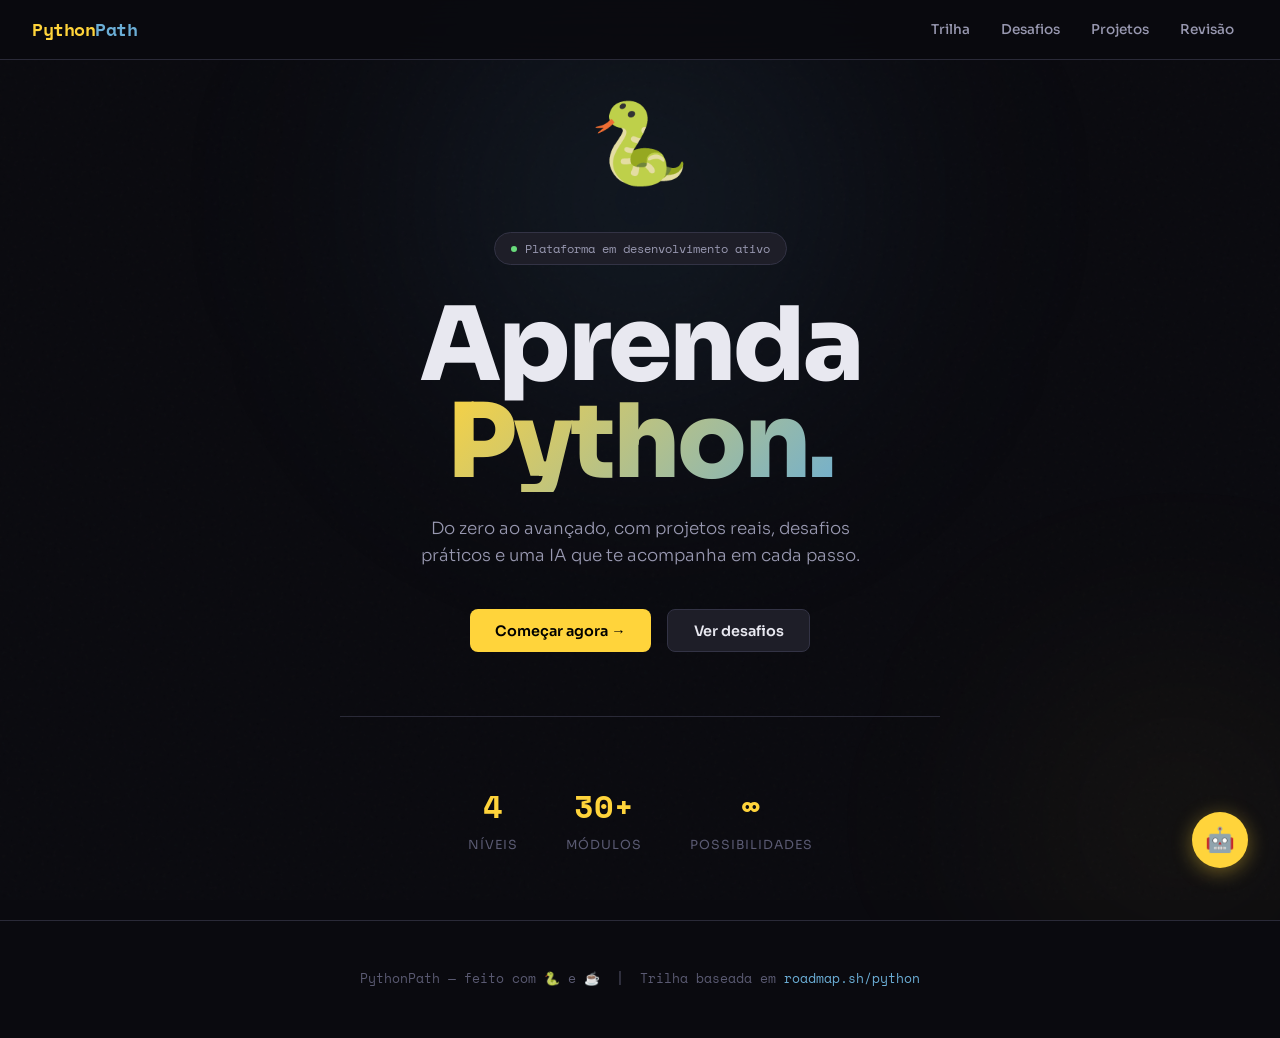
==== index.html @ 715ee759 "Rename Python Learning Platform.html to index.html" ====
<!DOCTYPE html>
<html lang="pt-BR">
<head>
<meta charset="UTF-8">
<meta name="viewport" content="width=device-width, initial-scale=1.0">
<title>PythonPath — Aprenda Python do Zero ao Avançado</title>
<link rel="preconnect" href="https://fonts.googleapis.com">
<link rel="preconnect" href="https://fonts.gstatic.com" crossorigin>
<link href="https://fonts.googleapis.com/css2?family=Space+Mono:ital,wght@0,400;0,700;1,400&family=Sora:wght@300;400;500;600;700;800&display=swap" rel="stylesheet">
<style>
  :root {
    --bg: #0a0a0f;
    --bg2: #111118;
    --bg3: #18181f;
    --surface: #1e1e28;
    --surface2: #252530;
    --border: #2a2a38;
    --border2: #333345;
    --py-yellow: #ffd43b;
    --py-blue: #4b8bbe;
    --py-blue-light: #6baed6;
    --accent: #ffd43b;
    --accent2: #4b8bbe;
    --green: #69db7c;
    --red: #ff6b6b;
    --orange: #ffa94d;
    --purple: #cc5de8;
    --text: #e8e8f0;
    --text2: #9898b0;
    --text3: #5a5a72;
    --radius: 12px;
    --radius2: 8px;
  }

  *, *::before, *::after { box-sizing: border-box; margin: 0; padding: 0; }

  html { scroll-behavior: smooth; }

  body {
    background: var(--bg);
    color: var(--text);
    font-family: 'Sora', sans-serif;
    font-size: 15px;
    line-height: 1.6;
    overflow-x: hidden;
  }

  /* ── NOISE OVERLAY ── */
  body::before {
    content: '';
    position: fixed;
    inset: 0;
    background-image: url("data:image/svg+xml,%3Csvg viewBox='0 0 256 256' xmlns='http://www.w3.org/2000/svg'%3E%3Cfilter id='noise'%3E%3CfeTurbulence type='fractalNoise' baseFrequency='0.9' numOctaves='4' stitchTiles='stitch'/%3E%3C/filter%3E%3Crect width='100%25' height='100%25' filter='url(%23noise)' opacity='0.04'/%3E%3C/svg%3E");
    pointer-events: none;
    z-index: 0;
    opacity: 0.5;
  }

  /* ── SCROLLBAR ── */
  ::-webkit-scrollbar { width: 6px; }
  ::-webkit-scrollbar-track { background: var(--bg); }
  ::-webkit-scrollbar-thumb { background: var(--border2); border-radius: 3px; }

  /* ── NAV ── */
  nav {
    position: fixed;
    top: 0; left: 0; right: 0;
    z-index: 100;
    display: flex;
    align-items: center;
    justify-content: space-between;
    padding: 0 2rem;
    height: 60px;
    background: rgba(10,10,15,0.85);
    backdrop-filter: blur(20px);
    border-bottom: 1px solid var(--border);
  }

  .nav-logo {
    font-family: 'Space Mono', monospace;
    font-size: 1.1rem;
    font-weight: 700;
    color: var(--py-yellow);
    letter-spacing: -0.5px;
    text-decoration: none;
  }

  .nav-logo span { color: var(--py-blue-light); }

  .nav-links {
    display: flex;
    gap: 0.25rem;
    list-style: none;
  }

  .nav-links a {
    color: var(--text2);
    text-decoration: none;
    font-size: 0.85rem;
    font-weight: 500;
    padding: 0.4rem 0.85rem;
    border-radius: var(--radius2);
    transition: all 0.2s;
    cursor: pointer;
  }

  .nav-links a:hover,
  .nav-links a.active {
    color: var(--text);
    background: var(--surface);
  }

  /* ── HERO ── */
  #hero {
    min-height: 100vh;
    display: flex;
    flex-direction: column;
    align-items: center;
    justify-content: center;
    text-align: center;
    padding: 6rem 2rem 4rem;
    position: relative;
    overflow: hidden;
  }

  .hero-glow {
    position: absolute;
    width: 600px; height: 600px;
    border-radius: 50%;
    filter: blur(120px);
    pointer-events: none;
  }

  .hero-glow-1 {
    background: radial-gradient(circle, rgba(75,139,190,0.18) 0%, transparent 70%);
    top: -100px; left: 50%;
    transform: translateX(-50%);
  }

  .hero-glow-2 {
    background: radial-gradient(circle, rgba(255,212,59,0.1) 0%, transparent 70%);
    bottom: -100px; right: -100px;
    width: 400px; height: 400px;
  }

  .hero-badge {
    display: inline-flex;
    align-items: center;
    gap: 0.5rem;
    background: var(--surface);
    border: 1px solid var(--border2);
    border-radius: 100px;
    padding: 0.35rem 1rem;
    font-size: 0.78rem;
    color: var(--text2);
    font-family: 'Space Mono', monospace;
    margin-bottom: 2rem;
    animation: fadeDown 0.6s ease both;
  }

  .hero-badge .dot {
    width: 6px; height: 6px;
    border-radius: 50%;
    background: var(--green);
    animation: pulse 2s infinite;
  }

  @keyframes pulse {
    0%, 100% { opacity: 1; }
    50% { opacity: 0.4; }
  }

  .hero-title {
    font-size: clamp(3rem, 8vw, 6.5rem);
    font-weight: 800;
    line-height: 0.95;
    letter-spacing: -3px;
    margin-bottom: 1.5rem;
    animation: fadeDown 0.6s 0.1s ease both;
  }

  .hero-title .line1 { display: block; color: var(--text); }
  .hero-title .line2 {
    display: block;
    background: linear-gradient(135deg, var(--py-yellow) 0%, var(--py-blue-light) 100%);
    -webkit-background-clip: text;
    -webkit-text-fill-color: transparent;
    background-clip: text;
  }

  .hero-sub {
    font-size: 1.05rem;
    color: var(--text2);
    max-width: 480px;
    margin: 0 auto 2.5rem;
    font-weight: 300;
    animation: fadeDown 0.6s 0.2s ease both;
  }

  .hero-cta {
    display: flex;
    gap: 1rem;
    justify-content: center;
    flex-wrap: wrap;
    animation: fadeDown 0.6s 0.3s ease both;
  }

  .btn {
    display: inline-flex;
    align-items: center;
    gap: 0.5rem;
    padding: 0.7rem 1.6rem;
    border-radius: var(--radius2);
    font-family: 'Sora', sans-serif;
    font-size: 0.9rem;
    font-weight: 600;
    cursor: pointer;
    transition: all 0.2s;
    border: none;
    text-decoration: none;
  }

  .btn-primary {
    background: var(--py-yellow);
    color: #000;
  }

  .btn-primary:hover {
    background: #ffe566;
    transform: translateY(-1px);
    box-shadow: 0 8px 30px rgba(255,212,59,0.25);
  }

  .btn-secondary {
    background: var(--surface);
    color: var(--text);
    border: 1px solid var(--border2);
  }

  .btn-secondary:hover {
    background: var(--surface2);
    transform: translateY(-1px);
  }

  /* ── SNAKE DECORATION ── */
  .hero-snake {
    font-size: 5rem;
    margin-bottom: 1.5rem;
    animation: floatSnake 3s ease-in-out infinite, fadeDown 0.6s ease both;
    display: block;
  }

  @keyframes floatSnake {
    0%, 100% { transform: translateY(0) rotate(-5deg); }
    50% { transform: translateY(-12px) rotate(5deg); }
  }

  /* ── STATS ── */
  .hero-stats {
    display: flex;
    gap: 3rem;
    justify-content: center;
    margin-top: 4rem;
    padding-top: 4rem;
    border-top: 1px solid var(--border);
    animation: fadeDown 0.6s 0.4s ease both;
    width: 100%;
    max-width: 600px;
  }

  .stat { text-align: center; }

  .stat-num {
    display: block;
    font-family: 'Space Mono', monospace;
    font-size: 2rem;
    font-weight: 700;
    color: var(--py-yellow);
  }

  .stat-label {
    font-size: 0.78rem;
    color: var(--text3);
    text-transform: uppercase;
    letter-spacing: 1px;
  }

  @keyframes fadeDown {
    from { opacity: 0; transform: translateY(-20px); }
    to   { opacity: 1; transform: translateY(0); }
  }

  /* ── SECTIONS ── */
  section { padding: 5rem 2rem; max-width: 1100px; margin: 0 auto; }
  section:not(#hero) { display: none; }
  section.active { display: block; }

  .section-label {
    font-family: 'Space Mono', monospace;
    font-size: 0.72rem;
    color: var(--py-blue-light);
    text-transform: uppercase;
    letter-spacing: 3px;
    margin-bottom: 0.75rem;
  }

  .section-title {
    font-size: 2.2rem;
    font-weight: 800;
    letter-spacing: -1px;
    margin-bottom: 0.5rem;
  }

  .section-sub {
    color: var(--text2);
    font-weight: 300;
    margin-bottom: 3rem;
    max-width: 500px;
  }

  /* ── TRAIL ── */
  .level-tabs {
    display: flex;
    gap: 0.5rem;
    margin-bottom: 2rem;
    background: var(--surface);
    padding: 0.4rem;
    border-radius: var(--radius);
    width: fit-content;
    border: 1px solid var(--border);
  }

  .level-tab {
    padding: 0.5rem 1.2rem;
    border-radius: var(--radius2);
    font-size: 0.85rem;
    font-weight: 600;
    cursor: pointer;
    transition: all 0.2s;
    color: var(--text2);
    background: none;
    border: none;
    font-family: 'Sora', sans-serif;
  }

  .level-tab.active {
    background: var(--bg);
    color: var(--text);
    box-shadow: 0 2px 8px rgba(0,0,0,0.3);
  }

  .level-tab.iniciante.active { color: var(--green); }
  .level-tab.intermediario.active { color: var(--py-yellow); }
  .level-tab.avancado.active { color: var(--orange); }
  .level-tab.expert.active { color: var(--purple); }

  .modules-grid {
    display: grid;
    grid-template-columns: repeat(auto-fill, minmax(300px, 1fr));
    gap: 1rem;
  }

  .module-card {
    background: var(--surface);
    border: 1px solid var(--border);
    border-radius: var(--radius);
    padding: 1.5rem;
    cursor: pointer;
    transition: all 0.25s;
    position: relative;
    overflow: hidden;
  }

  .module-card::before {
    content: '';
    position: absolute;
    inset: 0;
    background: linear-gradient(135deg, var(--accent-color, transparent) 0%, transparent 50%);
    opacity: 0;
    transition: opacity 0.3s;
  }

  .module-card:hover {
    border-color: var(--border2);
    transform: translateY(-2px);
    box-shadow: 0 8px 30px rgba(0,0,0,0.3);
  }

  .module-card:hover::before { opacity: 0.04; }

  .module-num {
    font-family: 'Space Mono', monospace;
    font-size: 0.7rem;
    color: var(--text3);
    margin-bottom: 0.75rem;
  }

  .module-icon { font-size: 2rem; margin-bottom: 0.75rem; display: block; }

  .module-title {
    font-size: 1rem;
    font-weight: 700;
    margin-bottom: 0.4rem;
    color: var(--text);
  }

  .module-desc {
    font-size: 0.82rem;
    color: var(--text2);
    font-weight: 300;
    line-height: 1.5;
    margin-bottom: 1rem;
  }

  .module-topics {
    display: flex;
    flex-wrap: wrap;
    gap: 0.35rem;
  }

  .topic-tag {
    font-size: 0.72rem;
    padding: 0.2rem 0.6rem;
    border-radius: 100px;
    background: var(--bg);
    border: 1px solid var(--border);
    color: var(--text3);
    font-family: 'Space Mono', monospace;
  }

  /* ── CHALLENGES ── */
  .challenges-layout {
    display: grid;
    grid-template-columns: 260px 1fr;
    gap: 1.5rem;
    align-items: start;
  }

  .challenges-sidebar {
    background: var(--surface);
    border: 1px solid var(--border);
    border-radius: var(--radius);
    overflow: hidden;
    position: sticky;
    top: 80px;
  }

  .sidebar-section {
    padding: 0.5rem;
    border-bottom: 1px solid var(--border);
  }

  .sidebar-section:last-child { border-bottom: none; }

  .sidebar-label {
    font-size: 0.65rem;
    color: var(--text3);
    text-transform: uppercase;
    letter-spacing: 2px;
    padding: 0.5rem 0.75rem 0.25rem;
    font-family: 'Space Mono', monospace;
  }

  .sidebar-btn {
    display: flex;
    align-items: center;
    justify-content: space-between;
    width: 100%;
    padding: 0.6rem 0.75rem;
    border-radius: var(--radius2);
    background: none;
    border: none;
    color: var(--text2);
    font-family: 'Sora', sans-serif;
    font-size: 0.83rem;
    cursor: pointer;
    transition: all 0.15s;
    text-align: left;
  }

  .sidebar-btn:hover { background: var(--bg); color: var(--text); }
  .sidebar-btn.active { background: var(--bg); color: var(--text); }

  .sidebar-btn .badge {
    font-size: 0.7rem;
    padding: 0.1rem 0.5rem;
    border-radius: 100px;
    background: var(--bg);
    border: 1px solid var(--border2);
    color: var(--text3);
    font-family: 'Space Mono', monospace;
  }

  .challenges-main { display: flex; flex-direction: column; gap: 1rem; }

  .challenge-card {
    background: var(--surface);
    border: 1px solid var(--border);
    border-radius: var(--radius);
    overflow: hidden;
    transition: border-color 0.2s;
  }

  .challenge-card:hover { border-color: var(--border2); }

  .challenge-header {
    padding: 1.25rem 1.5rem;
    display: flex;
    align-items: flex-start;
    gap: 1rem;
    cursor: pointer;
  }

  .diff-badge {
    flex-shrink: 0;
    font-size: 0.7rem;
    padding: 0.25rem 0.7rem;
    border-radius: 100px;
    font-weight: 700;
    font-family: 'Space Mono', monospace;
  }

  .diff-badge.facil { background: rgba(105,219,124,0.15); color: var(--green); border: 1px solid rgba(105,219,124,0.3); }
  .diff-badge.medio { background: rgba(255,212,59,0.15); color: var(--py-yellow); border: 1px solid rgba(255,212,59,0.3); }
  .diff-badge.dificil { background: rgba(255,107,107,0.15); color: var(--red); border: 1px solid rgba(255,107,107,0.3); }

  .challenge-info { flex: 1; }

  .challenge-title {
    font-size: 0.95rem;
    font-weight: 700;
    margin-bottom: 0.3rem;
    color: var(--text);
  }

  .challenge-desc {
    font-size: 0.82rem;
    color: var(--text2);
    font-weight: 300;
  }

  .challenge-arrow {
    color: var(--text3);
    transition: transform 0.2s;
    font-size: 0.8rem;
    padding-top: 0.2rem;
  }

  .challenge-card.open .challenge-arrow { transform: rotate(90deg); }

  .challenge-body {
    display: none;
    border-top: 1px solid var(--border);
  }

  .challenge-card.open .challenge-body { display: block; }

  .challenge-body-inner { padding: 1.5rem; }

  .challenge-problem {
    background: var(--bg2);
    border: 1px solid var(--border);
    border-radius: var(--radius2);
    padding: 1rem 1.25rem;
    font-size: 0.85rem;
    color: var(--text);
    line-height: 1.7;
    margin-bottom: 1rem;
    border-left: 3px solid var(--py-blue);
  }

  .challenge-actions {
    display: flex;
    gap: 0.75rem;
    flex-wrap: wrap;
  }

  .btn-hint {
    background: rgba(75,139,190,0.15);
    color: var(--py-blue-light);
    border: 1px solid rgba(75,139,190,0.3);
    padding: 0.5rem 1rem;
    border-radius: var(--radius2);
    font-size: 0.82rem;
    font-weight: 600;
    cursor: pointer;
    transition: all 0.2s;
    font-family: 'Sora', sans-serif;
  }

  .btn-hint:hover { background: rgba(75,139,190,0.25); }

  .btn-solution {
    background: rgba(105,219,124,0.1);
    color: var(--green);
    border: 1px solid rgba(105,219,124,0.25);
    padding: 0.5rem 1rem;
    border-radius: var(--radius2);
    font-size: 0.82rem;
    font-weight: 600;
    cursor: pointer;
    transition: all 0.2s;
    font-family: 'Sora', sans-serif;
  }

  .btn-solution:hover { background: rgba(105,219,124,0.18); }

  .solution-block {
    display: none;
    margin-top: 1rem;
    background: var(--bg);
    border: 1px solid var(--border);
    border-radius: var(--radius2);
    overflow: hidden;
  }

  .solution-block.visible { display: block; }

  .code-header {
    display: flex;
    align-items: center;
    justify-content: space-between;
    padding: 0.5rem 1rem;
    border-bottom: 1px solid var(--border);
  }

  .code-lang {
    font-family: 'Space Mono', monospace;
    font-size: 0.7rem;
    color: var(--py-yellow);
  }

  .code-copy {
    background: none;
    border: none;
    color: var(--text3);
    font-size: 0.75rem;
    cursor: pointer;
    font-family: 'Sora', sans-serif;
    transition: color 0.2s;
  }

  .code-copy:hover { color: var(--text); }

  pre {
    padding: 1.25rem;
    font-family: 'Space Mono', monospace;
    font-size: 0.78rem;
    line-height: 1.7;
    overflow-x: auto;
    color: var(--text);
  }

  .py-kw { color: #cc99cd; }
  .py-fn { color: #6baed6; }
  .py-str { color: #7ec699; }
  .py-num { color: #f08d49; }
  .py-cm { color: #5a5a72; font-style: italic; }
  .py-builtin { color: #ffd43b; }

  /* ── AI COMPANION ── */
  .ai-companion {
    position: fixed;
    bottom: 2rem;
    right: 2rem;
    z-index: 200;
  }

  .ai-toggle {
    width: 56px; height: 56px;
    border-radius: 50%;
    background: var(--py-yellow);
    border: none;
    cursor: pointer;
    display: flex;
    align-items: center;
    justify-content: center;
    font-size: 1.5rem;
    box-shadow: 0 4px 20px rgba(255,212,59,0.4);
    transition: all 0.2s;
  }

  .ai-toggle:hover { transform: scale(1.1); box-shadow: 0 6px 30px rgba(255,212,59,0.5); }

  .ai-panel {
    position: absolute;
    bottom: 70px;
    right: 0;
    width: 360px;
    background: var(--bg2);
    border: 1px solid var(--border2);
    border-radius: var(--radius);
    overflow: hidden;
    display: none;
    flex-direction: column;
    box-shadow: 0 20px 60px rgba(0,0,0,0.5);
    animation: slideUp 0.2s ease;
  }

  .ai-panel.open { display: flex; }

  @keyframes slideUp {
    from { opacity: 0; transform: translateY(10px); }
    to   { opacity: 1; transform: translateY(0); }
  }

  .ai-header {
    padding: 1rem 1.25rem;
    border-bottom: 1px solid var(--border);
    display: flex;
    align-items: center;
    gap: 0.75rem;
  }

  .ai-avatar {
    width: 32px; height: 32px;
    border-radius: 50%;
    background: linear-gradient(135deg, var(--py-yellow), var(--py-blue));
    display: flex;
    align-items: center;
    justify-content: center;
    font-size: 1rem;
  }

  .ai-name {
    font-size: 0.9rem;
    font-weight: 700;
    color: var(--text);
  }

  .ai-status {
    font-size: 0.72rem;
    color: var(--green);
    font-family: 'Space Mono', monospace;
  }

  .ai-messages {
    flex: 1;
    overflow-y: auto;
    padding: 1rem;
    display: flex;
    flex-direction: column;
    gap: 0.75rem;
    max-height: 300px;
    min-height: 150px;
  }

  .ai-msg {
    padding: 0.7rem 1rem;
    border-radius: var(--radius2);
    font-size: 0.83rem;
    line-height: 1.5;
    max-width: 90%;
  }

  .ai-msg.from-ai {
    background: var(--surface);
    color: var(--text);
    border: 1px solid var(--border);
    align-self: flex-start;
  }

  .ai-msg.from-user {
    background: rgba(255,212,59,0.12);
    color: var(--text);
    border: 1px solid rgba(255,212,59,0.2);
    align-self: flex-end;
  }

  .ai-msg.typing {
    background: var(--surface);
    border: 1px solid var(--border);
    align-self: flex-start;
    color: var(--text3);
  }

  .ai-input-area {
    padding: 0.75rem;
    border-top: 1px solid var(--border);
    display: flex;
    gap: 0.5rem;
  }

  .ai-input {
    flex: 1;
    background: var(--surface);
    border: 1px solid var(--border);
    border-radius: var(--radius2);
    padding: 0.55rem 0.85rem;
    font-family: 'Sora', sans-serif;
    font-size: 0.83rem;
    color: var(--text);
    outline: none;
    transition: border-color 0.2s;
  }

  .ai-input:focus { border-color: var(--py-yellow); }
  .ai-input::placeholder { color: var(--text3); }

  .ai-send {
    background: var(--py-yellow);
    border: none;
    border-radius: var(--radius2);
    width: 36px; height: 36px;
    display: flex;
    align-items: center;
    justify-content: center;
    cursor: pointer;
    font-size: 1rem;
    transition: all 0.2s;
    color: #000;
    flex-shrink: 0;
  }

  .ai-send:hover { background: #ffe566; }

  .api-key-area {
    padding: 0.75rem;
    border-bottom: 1px solid var(--border);
    display: flex;
    gap: 0.5rem;
    align-items: center;
  }

  .api-key-input {
    flex: 1;
    background: var(--surface);
    border: 1px solid var(--border);
    border-radius: var(--radius2);
    padding: 0.45rem 0.75rem;
    font-family: 'Space Mono', monospace;
    font-size: 0.72rem;
    color: var(--text2);
    outline: none;
    transition: border-color 0.2s;
  }

  .api-key-input:focus { border-color: var(--py-blue); }
  .api-key-input::placeholder { color: var(--text3); }

  .api-key-save {
    background: var(--surface2);
    border: 1px solid var(--border2);
    border-radius: var(--radius2);
    padding: 0.4rem 0.75rem;
    font-size: 0.72rem;
    color: var(--text2);
    cursor: pointer;
    font-family: 'Sora', sans-serif;
    transition: all 0.2s;
    white-space: nowrap;
  }

  .api-key-save:hover { color: var(--text); background: var(--bg2); }

  /* ── PROJECTS ── */
  .projects-grid {
    display: grid;
    grid-template-columns: repeat(auto-fill, minmax(320px, 1fr));
    gap: 1.25rem;
  }

  .project-card {
    background: var(--surface);
    border: 1px solid var(--border);
    border-radius: var(--radius);
    padding: 1.5rem;
    transition: all 0.25s;
    position: relative;
    overflow: hidden;
  }

  .project-card::after {
    content: '';
    position: absolute;
    top: 0; right: 0;
    width: 80px; height: 80px;
    background: radial-gradient(circle at top right, var(--card-color, rgba(255,212,59,0.08)) 0%, transparent 70%);
  }

  .project-card:hover {
    border-color: var(--border2);
    transform: translateY(-2px);
    box-shadow: 0 8px 30px rgba(0,0,0,0.3);
  }

  .project-level {
    display: inline-flex;
    align-items: center;
    gap: 0.4rem;
    font-size: 0.7rem;
    font-family: 'Space Mono', monospace;
    color: var(--text3);
    text-transform: uppercase;
    letter-spacing: 1px;
    margin-bottom: 1rem;
  }

  .project-title {
    font-size: 1rem;
    font-weight: 700;
    margin-bottom: 0.5rem;
    color: var(--text);
  }

  .project-desc {
    font-size: 0.83rem;
    color: var(--text2);
    font-weight: 300;
    line-height: 1.6;
    margin-bottom: 1rem;
  }

  .project-skills {
    display: flex;
    flex-wrap: wrap;
    gap: 0.35rem;
    margin-bottom: 1rem;
  }

  .skill-tag {
    font-size: 0.7rem;
    padding: 0.2rem 0.6rem;
    border-radius: 100px;
    background: var(--bg);
    border: 1px solid var(--border);
    color: var(--text3);
    font-family: 'Space Mono', monospace;
  }

  /* ── FLASHCARDS ── */
  .flashcards-grid {
    display: grid;
    grid-template-columns: repeat(auto-fill, minmax(280px, 1fr));
    gap: 1rem;
  }

  .flashcard {
    height: 180px;
    perspective: 1000px;
    cursor: pointer;
  }

  .flashcard-inner {
    width: 100%; height: 100%;
    position: relative;
    transform-style: preserve-3d;
    transition: transform 0.4s ease;
  }

  .flashcard.flipped .flashcard-inner { transform: rotateY(180deg); }

  .flashcard-front, .flashcard-back {
    position: absolute;
    inset: 0;
    backface-visibility: hidden;
    border-radius: var(--radius);
    padding: 1.5rem;
    display: flex;
    flex-direction: column;
    justify-content: center;
  }

  .flashcard-front {
    background: var(--surface);
    border: 1px solid var(--border);
  }

  .flashcard-back {
    background: var(--bg2);
    border: 1px solid var(--py-yellow);
    transform: rotateY(180deg);
  }

  .flashcard-q {
    font-size: 0.9rem;
    font-weight: 600;
    color: var(--text);
    margin-bottom: 0.5rem;
  }

  .flashcard-hint {
    font-size: 0.75rem;
    color: var(--text3);
    font-family: 'Space Mono', monospace;
  }

  .flashcard-a {
    font-size: 0.83rem;
    color: var(--text2);
    line-height: 1.6;
  }

  .flashcard-a code {
    font-family: 'Space Mono', monospace;
    color: var(--py-yellow);
    font-size: 0.8rem;
    background: var(--bg);
    padding: 0.1rem 0.4rem;
    border-radius: 4px;
  }

  /* ── EMPTY STATE ── */
  .empty-state {
    text-align: center;
    padding: 4rem 2rem;
    color: var(--text3);
  }

  .empty-state .icon { font-size: 3rem; margin-bottom: 1rem; display: block; }
  .empty-state p { font-size: 0.9rem; }

  /* ── FOOTER ── */
  footer {
    text-align: center;
    padding: 3rem 2rem;
    border-top: 1px solid var(--border);
    color: var(--text3);
    font-size: 0.8rem;
    font-family: 'Space Mono', monospace;
  }

  footer a { color: var(--py-blue-light); text-decoration: none; }

  /* ── RESPONSIVE ── */
  @media (max-width: 768px) {
    .challenges-layout { grid-template-columns: 1fr; }
    .challenges-sidebar { position: static; }
    .hero-title { letter-spacing: -1px; }
    .ai-panel { width: 300px; right: -0.5rem; }
    nav { padding: 0 1rem; }
    .nav-links { gap: 0; }
    .nav-links a { padding: 0.4rem 0.5rem; font-size: 0.78rem; }
  }
</style>
</head>
<body>

<nav>
  <a href="#" class="nav-logo" onclick="showSection('hero')">Python<span>Path</span></a>
  <ul class="nav-links">
    <li><a onclick="showSection('trilha')" id="nav-trilha">Trilha</a></li>
    <li><a onclick="showSection('desafios')" id="nav-desafios">Desafios</a></li>
    <li><a onclick="showSection('projetos')" id="nav-projetos">Projetos</a></li>
    <li><a onclick="showSection('revisao')" id="nav-revisao">Revisão</a></li>
  </ul>
</nav>

<!-- ── HERO ── -->
<section id="hero" class="active" style="max-width:100%;padding-top:5rem;">
  <div class="hero-glow hero-glow-1"></div>
  <div class="hero-glow hero-glow-2"></div>
  <span class="hero-snake">🐍</span>
  <div class="hero-badge">
    <span class="dot"></span>
    Plataforma em desenvolvimento ativo
  </div>
  <h1 class="hero-title">
    <span class="line1">Aprenda</span>
    <span class="line2">Python.</span>
  </h1>
  <p class="hero-sub">Do zero ao avançado, com projetos reais, desafios práticos e uma IA que te acompanha em cada passo.</p>
  <div class="hero-cta">
    <button class="btn btn-primary" onclick="showSection('trilha')">Começar agora →</button>
    <button class="btn btn-secondary" onclick="showSection('desafios')">Ver desafios</button>
  </div>
  <div class="hero-stats">
    <div class="stat">
      <span class="stat-num">4</span>
      <span class="stat-label">Níveis</span>
    </div>
    <div class="stat">
      <span class="stat-num">30+</span>
      <span class="stat-label">Módulos</span>
    </div>
    <div class="stat">
      <span class="stat-num">∞</span>
      <span class="stat-label">Possibilidades</span>
    </div>
  </div>
</section>

<!-- ── TRILHA ── -->
<section id="trilha">
  <p class="section-label">// trilha de aprendizado</p>
  <h2 class="section-title">Sua jornada Python</h2>
  <p class="section-sub">Módulos organizados por nível, do básico absoluto ao desenvolvimento profissional.</p>

  <div class="level-tabs">
    <button class="level-tab iniciante active" onclick="setLevel('iniciante', this)">🌱 Iniciante</button>
    <button class="level-tab intermediario" onclick="setLevel('intermediario', this)">⚡ Intermediário</button>
    <button class="level-tab avancado" onclick="setLevel('avancado', this)">🔥 Avançado</button>
    <button class="level-tab expert" onclick="setLevel('expert', this)">👑 Expert</button>
  </div>

  <div class="modules-grid" id="modules-grid"></div>
</section>

<!-- ── DESAFIOS ── -->
<section id="desafios">
  <p class="section-label">// desafios práticos</p>
  <h2 class="section-title">Pratique com propósito</h2>
  <p class="section-sub">Desafios reais, progressivos, com hints inteligentes e soluções comentadas.</p>

  <div class="challenges-layout">
    <div class="challenges-sidebar">
      <div class="sidebar-section">
        <p class="sidebar-label">Dificuldade</p>
        <button class="sidebar-btn active" onclick="filterChallenges('todos', this)">Todos <span class="badge" id="cnt-todos">0</span></button>
        <button class="sidebar-btn" onclick="filterChallenges('facil', this)">🟢 Fácil <span class="badge" id="cnt-facil">0</span></button>
        <button class="sidebar-btn" onclick="filterChallenges('medio', this)">🟡 Médio <span class="badge" id="cnt-medio">0</span></button>
        <button class="sidebar-btn" onclick="filterChallenges('dificil', this)">🔴 Difícil <span class="badge" id="cnt-dificil">0</span></button>
      </div>
      <div class="sidebar-section">
        <p class="sidebar-label">Tema</p>
        <button class="sidebar-btn" onclick="filterChallenges('strings', this)">Strings</button>
        <button class="sidebar-btn" onclick="filterChallenges('listas', this)">Listas</button>
        <button class="sidebar-btn" onclick="filterChallenges('logica', this)">Lógica</button>
        <button class="sidebar-btn" onclick="filterChallenges('funcoes', this)">Funções</button>
        <button class="sidebar-btn" onclick="filterChallenges('oop', this)">OOP</button>
        <button class="sidebar-btn" onclick="filterChallenges('algoritmos', this)">Algoritmos</button>
      </div>
    </div>
    <div class="challenges-main" id="challenges-list"></div>
  </div>
</section>

<!-- ── PROJETOS ── -->
<section id="projetos">
  <p class="section-label">// ideias de projetos</p>
  <h2 class="section-title">Construa algo real</h2>
  <p class="section-sub">Projetos organizados por nível. Cada um te ensina algo que importa de verdade.</p>
  <div class="projects-grid" id="projects-grid"></div>
</section>

<!-- ── REVISÃO ── -->
<section id="revisao">
  <p class="section-label">// flashcards de revisão</p>
  <h2 class="section-title">Fixe o conhecimento</h2>
  <p class="section-sub">Clique nos cards para revelar a resposta. Revisão ativa é o método que funciona.</p>
  <div class="flashcards-grid" id="flashcards-grid"></div>
</section>

<!-- ── AI COMPANION ── -->
<div class="ai-companion">
  <button class="ai-toggle" onclick="toggleAI()" title="Assistente Python IA">🤖</button>
  <div class="ai-panel" id="ai-panel">
    <div class="ai-header">
      <div class="ai-avatar">🐍</div>
      <div>
        <div class="ai-name">PyBot</div>
        <div class="ai-status">● online</div>
      </div>
    </div>
    <div class="api-key-area">
      <input type="password" class="api-key-input" id="api-key-input" placeholder="sk-ant-... (sua Anthropic API key)">
      <button class="api-key-save" onclick="saveApiKey()">Salvar</button>
    </div>
    <div class="ai-messages" id="ai-messages">
      <div class="ai-msg from-ai">Olá! Sou o PyBot 🐍 Pode me perguntar qualquer coisa sobre Python — conceitos, erros, dúvidas de exercícios!</div>
    </div>
    <div class="ai-input-area">
      <input type="text" class="ai-input" id="ai-input" placeholder="Pergunta sobre Python..." onkeydown="if(event.key==='Enter') sendAI()">
      <button class="ai-send" onclick="sendAI()">↑</button>
    </div>
  </div>
</div>

<footer>
  <p>PythonPath — feito com 🐍 e ☕ &nbsp;|&nbsp; Trilha baseada em <a href="https://roadmap.sh/python" target="_blank">roadmap.sh/python</a></p>
</footer>

<script>
// ─────────────────────────────────────────────
//  DATA
// ─────────────────────────────────────────────

const MODULES = {
  iniciante: [
    { num: '01', icon: '🖥️', title: 'Introdução ao Python', desc: 'Instale o ambiente, entenda a filosofia Python e escreva seu primeiro programa.', topics: ['instalação', 'REPL', 'hello world', 'PEP 8'] },
    { num: '02', icon: '📦', title: 'Variáveis e Tipos', desc: 'int, float, str, bool — os blocos fundamentais de qualquer programa Python.', topics: ['int', 'float', 'str', 'bool', 'type()'] },
    { num: '03', icon: '⚙️', title: 'Operadores e Expressões', desc: 'Aritmética, comparação, lógica e como Python avalia expressões.', topics: ['aritméticos', 'comparação', 'lógicos', 'precedência'] },
    { num: '04', icon: '🔀', title: 'Controle de Fluxo', desc: 'if, elif, else — faça seu código tomar decisões.', topics: ['if', 'elif', 'else', 'match-case'] },
    { num: '05', icon: '🔁', title: 'Loops', desc: 'for e while para repetir tarefas. break, continue e o else do loop.', topics: ['for', 'while', 'range()', 'break', 'continue'] },
    { num: '06', icon: '📋', title: 'Listas e Tuplas', desc: 'Coleções ordenadas — os tipos de dados mais usados no dia a dia.', topics: ['list', 'tuple', 'slicing', 'métodos', 'compreensão'] },
    { num: '07', icon: '🗂️', title: 'Dicionários e Sets', desc: 'Estruturas chave-valor e conjuntos para dados únicos.', topics: ['dict', 'set', 'keys', 'values', 'items'] },
    { num: '08', icon: '🔧', title: 'Funções', desc: 'Organize o código com funções — parâmetros, retorno e escopo.', topics: ['def', 'return', 'args', 'kwargs', 'escopo'] },
    { num: '09', icon: '💥', title: 'Erros e Exceções', desc: 'Trate erros de forma elegante com try, except e finally.', topics: ['try', 'except', 'finally', 'raise', 'tipos de erro'] },
    { num: '10', icon: '📁', title: 'Arquivos e I/O', desc: 'Leia e escreva arquivos. Trabalhe com JSON e CSV.', topics: ['open()', 'read()', 'write()', 'json', 'csv'] },
  ],
  intermediario: [
    { num: '11', icon: '🏗️', title: 'OOP — Classes e Objetos', desc: 'Orientação a objetos do zero: atributos, métodos e instâncias.', topics: ['class', '__init__', 'self', 'métodos', 'atributos'] },
    { num: '12', icon: '🧬', title: 'Herança e Polimorfismo', desc: 'Estenda classes, override métodos e entenda o MRO do Python.', topics: ['herança', 'super()', 'polimorfismo', 'MRO', 'ABC'] },
    { num: '13', icon: '✨', title: 'Métodos Especiais', desc: 'Dunder methods: __str__, __repr__, __len__, __eq__ e mais.', topics: ['__str__', '__repr__', '__len__', '__eq__', 'dunder'] },
    { num: '14', icon: '🎭', title: 'Decorators', desc: 'Funções que modificam funções. Um dos recursos mais poderosos do Python.', topics: ['@decorator', 'functools', 'wraps', 'classmethod', 'staticmethod'] },
    { num: '15', icon: '⚡', title: 'Generators e Iterators', desc: 'Processamento lazy com yield — eficiência de memória na prática.', topics: ['yield', 'generator', 'iterator', '__iter__', '__next__'] },
    { num: '16', icon: '🧩', title: 'Módulos e Pacotes', desc: 'Organize projetos com módulos, __init__.py e estrutura de pacotes.', topics: ['import', 'from', '__init__', 'namespace', 'pip'] },
    { num: '17', icon: '🔍', title: 'Comprehensions Avançadas', desc: 'List, dict, set e generator comprehensions para código mais Pythônico.', topics: ['list comp', 'dict comp', 'set comp', 'gen expr', 'walrus :='] },
    { num: '18', icon: '📊', title: 'Bibliotecas Essenciais', desc: 'datetime, collections, itertools, functools — o stdlib que todo dev precisa.', topics: ['datetime', 'collections', 'itertools', 'functools', 'pathlib'] },
  ],
  avancado: [
    { num: '19', icon: '🧵', title: 'Concorrência — Threads', desc: 'threading, multiprocessing e o GIL: quando usar cada abordagem.', topics: ['threading', 'multiprocessing', 'GIL', 'Lock', 'Queue'] },
    { num: '20', icon: '⚡', title: 'Async/Await', desc: 'Programação assíncrona com asyncio para I/O-bound tasks.', topics: ['asyncio', 'async', 'await', 'event loop', 'aiohttp'] },
    { num: '21', icon: '🗄️', title: 'Bancos de Dados', desc: 'SQLite, PostgreSQL com psycopg2 e ORMs — SQLAlchemy e Peewee.', topics: ['sqlite3', 'psycopg2', 'SQLAlchemy', 'migrations', 'ORM'] },
    { num: '22', icon: '🌐', title: 'APIs com FastAPI', desc: 'Crie APIs REST modernas com tipagem, validação automática e docs.', topics: ['FastAPI', 'Pydantic', 'routers', 'middlewares', 'OpenAPI'] },
    { num: '23', icon: '🧪', title: 'Testes com pytest', desc: 'TDD, fixtures, mocking e coverage — qualidade de código profissional.', topics: ['pytest', 'fixtures', 'mock', 'parametrize', 'coverage'] },
    { num: '24', icon: '📦', title: 'Packaging e Deploy', desc: 'pyproject.toml, poetry, Docker e CI/CD para projetos Python.', topics: ['poetry', 'pyproject.toml', 'Docker', 'GitHub Actions', 'PyPI'] },
  ],
  expert: [
    { num: '25', icon: '🔬', title: 'Metaclasses', desc: 'Classes de classes — o meta-nível da OOP em Python.', topics: ['type()', 'metaclass', '__new__', '__init_subclass__', 'ABCMeta'] },
    { num: '26', icon: '📈', title: 'Data Science Stack', desc: 'NumPy, Pandas, Matplotlib e Seaborn para análise de dados.', topics: ['numpy', 'pandas', 'matplotlib', 'seaborn', 'jupyter'] },
    { num: '27', icon: '🤖', title: 'Machine Learning', desc: 'scikit-learn, pipelines, cross-validation e modelos clássicos.', topics: ['sklearn', 'pipeline', 'cross-val', 'GridSearch', 'métricas'] },
    { num: '28', icon: '🧠', title: 'LLMs e IA Generativa', desc: 'Anthropic SDK, LangChain, RAG e integração com APIs de LLMs.', topics: ['anthropic', 'langchain', 'RAG', 'embeddings', 'prompts'] },
    { num: '29', icon: '⚙️', title: 'Performance e Profiling', desc: 'cProfile, line_profiler, Cython e Numba para código de alto desempenho.', topics: ['cProfile', 'line_profiler', 'Cython', 'Numba', 'memray'] },
    { num: '30', icon: '🏆', title: 'Projeto Final: Open Source', desc: 'Contribua para um projeto open source real — do issue à pull request.', topics: ['git', 'fork', 'PR', 'code review', 'CI/CD'] },
  ]
};

const CHALLENGES = [
  { id: 1, title: 'Verificador de Palíndromo', diff: 'facil', tema: 'strings', desc: 'Escreva uma função que verifica se uma string é um palíndromo, ignorando espaços e maiúsculas/minúsculas.', problem: 'Crie a função `is_palindrome(text)` que retorna True se o texto for um palíndromo.\n\nExemplos:\nis_palindrome("racecar") → True\nis_palindrome("A man a plan a canal Panama") → True\nis_palindrome("hello") → False', solution: `<span class="py-kw">def</span> <span class="py-fn">is_palindrome</span>(text):
    <span class="py-cm"># Limpa: minúsculas e só letras</span>
    clean = <span class="py-str">''</span>.join(c.lower() <span class="py-kw">for</span> c <span class="py-kw">in</span> text <span class="py-kw">if</span> c.isalpha())
    <span class="py-kw">return</span> clean == clean[::<span class="py-num">-1</span>]

<span class="py-cm"># Teste</span>
<span class="py-builtin">print</span>(<span class="py-fn">is_palindrome</span>(<span class="py-str">"racecar"</span>))       <span class="py-cm"># True</span>
<span class="py-builtin">print</span>(<span class="py-fn">is_palindrome</span>(<span class="py-str">"A man a plan a canal Panama"</span>))  <span class="py-cm"># True</span>
<span class="py-builtin">print</span>(<span class="py-fn">is_palindrome</span>(<span class="py-str">"hello"</span>))         <span class="py-cm"># False</span>` },

  { id: 2, title: 'Contador de Palavras', diff: 'facil', tema: 'strings', desc: 'Conte a frequência de cada palavra em um texto e retorne as N mais comuns.', problem: 'Crie a função `top_words(text, n)` que retorna as n palavras mais frequentes do texto como lista de tuplas (palavra, contagem).\n\nExemplo:\ntop_words("o gato comeu o rato o gato", 2) → [("o", 3), ("gato", 2)]', solution: `<span class="py-kw">from</span> collections <span class="py-kw">import</span> Counter

<span class="py-kw">def</span> <span class="py-fn">top_words</span>(text, n):
    words = text.lower().split()
    counter = <span class="py-fn">Counter</span>(words)
    <span class="py-kw">return</span> counter.most_common(n)

<span class="py-cm"># Teste</span>
resultado = <span class="py-fn">top_words</span>(<span class="py-str">"o gato comeu o rato o gato"</span>, <span class="py-num">2</span>)
<span class="py-builtin">print</span>(resultado)  <span class="py-cm"># [('o', 3), ('gato', 2)]</span>` },

  { id: 3, title: 'FizzBuzz Estendido', diff: 'facil', tema: 'logica', desc: 'O clássico FizzBuzz, mas com regras customizáveis via dicionário.', problem: 'Crie a função `fizzbuzz(n, rules)` onde rules é um dict {divisor: palavra}.\n\nExemplo:\nfizzbuzz(15, {3: "Fizz", 5: "Buzz"})\n→ [1, 2, "Fizz", 4, "Buzz", "Fizz", 7, 8, "Fizz", "Buzz", 11, "Fizz", 13, 14, "FizzBuzz"]', solution: `<span class="py-kw">def</span> <span class="py-fn">fizzbuzz</span>(n, rules):
    result = []
    <span class="py-kw">for</span> i <span class="py-kw">in</span> <span class="py-builtin">range</span>(<span class="py-num">1</span>, n + <span class="py-num">1</span>):
        word = <span class="py-str">''</span>
        <span class="py-kw">for</span> divisor, label <span class="py-kw">in</span> <span class="py-builtin">sorted</span>(rules.items()):
            <span class="py-kw">if</span> i % divisor == <span class="py-num">0</span>:
                word += label
        result.append(word <span class="py-kw">if</span> word <span class="py-kw">else</span> i)
    <span class="py-kw">return</span> result

<span class="py-builtin">print</span>(<span class="py-fn">fizzbuzz</span>(<span class="py-num">15</span>, {<span class="py-num">3</span>: <span class="py-str">"Fizz"</span>, <span class="py-num">5</span>: <span class="py-str">"Buzz"</span>}))` },

  { id: 4, title: 'Achatar Lista Aninhada', diff: 'medio', tema: 'listas', desc: 'Transforme uma lista com qualquer nível de aninhamento em uma lista plana usando recursão.', problem: 'Crie a função `flatten(lst)` que achata qualquer lista aninhada.\n\nExemplos:\nflatten([1, [2, 3], [4, [5, 6]]]) → [1, 2, 3, 4, 5, 6]\nflatten([1, [2, [3, [4, [5]]]]]) → [1, 2, 3, 4, 5]', solution: `<span class="py-kw">def</span> <span class="py-fn">flatten</span>(lst):
    result = []
    <span class="py-kw">for</span> item <span class="py-kw">in</span> lst:
        <span class="py-kw">if</span> <span class="py-builtin">isinstance</span>(item, <span class="py-builtin">list</span>):
            result.extend(<span class="py-fn">flatten</span>(item))  <span class="py-cm"># recursão!</span>
        <span class="py-kw">else</span>:
            result.append(item)
    <span class="py-kw">return</span> result

<span class="py-cm"># Versão pythônica com generator:</span>
<span class="py-kw">def</span> <span class="py-fn">flatten_gen</span>(lst):
    <span class="py-kw">for</span> item <span class="py-kw">in</span> lst:
        <span class="py-kw">if</span> <span class="py-builtin">isinstance</span>(item, <span class="py-builtin">list</span>):
            <span class="py-kw">yield from</span> <span class="py-fn">flatten_gen</span>(item)
        <span class="py-kw">else</span>:
            <span class="py-kw">yield</span> item` },

  { id: 5, title: 'Cache LRU Manual', diff: 'medio', tema: 'funcoes', desc: 'Implemente um decorator de cache com tamanho máximo sem usar functools.lru_cache.', problem: 'Crie o decorator `lru_cache(max_size)` que armazena os últimos max_size resultados de uma função.\n\nUse um dict OrderedDict para manter a ordem de uso e evicção do mais antigo quando cheio.', solution: `<span class="py-kw">from</span> collections <span class="py-kw">import</span> OrderedDict

<span class="py-kw">def</span> <span class="py-fn">lru_cache</span>(max_size=<span class="py-num">128</span>):
    <span class="py-kw">def</span> <span class="py-fn">decorator</span>(func):
        cache = <span class="py-fn">OrderedDict</span>()
        
        <span class="py-kw">def</span> <span class="py-fn">wrapper</span>(*args):
            <span class="py-kw">if</span> args <span class="py-kw">in</span> cache:
                cache.move_to_end(args)  <span class="py-cm"># mais recente</span>
                <span class="py-kw">return</span> cache[args]
            
            result = <span class="py-fn">func</span>(*args)
            cache[args] = result
            
            <span class="py-kw">if</span> <span class="py-builtin">len</span>(cache) > max_size:
                cache.popitem(last=<span class="py-kw">False</span>)  <span class="py-cm"># remove o mais antigo</span>
            
            <span class="py-kw">return</span> result
        <span class="py-kw">return</span> wrapper
    <span class="py-kw">return</span> decorator

<span class="py-cm">@lru_cache(max_size=3)</span>
<span class="py-kw">def</span> <span class="py-fn">fib</span>(n):
    <span class="py-kw">return</span> n <span class="py-kw">if</span> n < <span class="py-num">2</span> <span class="py-kw">else</span> <span class="py-fn">fib</span>(n-<span class="py-num">1</span>) + <span class="py-fn">fib</span>(n-<span class="py-num">2</span>)` },

  { id: 6, title: 'Sistema de Eventos', diff: 'medio', tema: 'oop', desc: 'Implemente um EventEmitter com on(), off() e emit() usando OOP.', problem: 'Crie a classe `EventEmitter` com:\n- on(event, callback): registra um listener\n- off(event, callback): remove um listener\n- emit(event, *args): chama todos os listeners do evento\n\nUse dict para armazenar eventos.', solution: `<span class="py-kw">class</span> <span class="py-fn">EventEmitter</span>:
    <span class="py-kw">def</span> <span class="py-fn">__init__</span>(self):
        self._listeners = {}
    
    <span class="py-kw">def</span> <span class="py-fn">on</span>(self, event, callback):
        <span class="py-kw">if</span> event <span class="py-kw">not in</span> self._listeners:
            self._listeners[event] = []
        self._listeners[event].append(callback)
        <span class="py-kw">return</span> self  <span class="py-cm"># chaining</span>
    
    <span class="py-kw">def</span> <span class="py-fn">off</span>(self, event, callback):
        <span class="py-kw">if</span> event <span class="py-kw">in</span> self._listeners:
            self._listeners[event].remove(callback)
    
    <span class="py-kw">def</span> <span class="py-fn">emit</span>(self, event, *args):
        <span class="py-kw">for</span> cb <span class="py-kw">in</span> self._listeners.get(event, []):
            <span class="py-fn">cb</span>(*args)

emitter = <span class="py-fn">EventEmitter</span>()
emitter.on(<span class="py-str">"data"</span>, <span class="py-kw">lambda</span> x: <span class="py-builtin">print</span>(<span class="py-str">f"recebido: {x}"</span>))
emitter.emit(<span class="py-str">"data"</span>, <span class="py-str">"hello"</span>)  <span class="py-cm"># recebido: hello</span>` },

  { id: 7, title: 'Busca Binária', diff: 'medio', tema: 'algoritmos', desc: 'Implemente busca binária iterativa e recursiva com análise de complexidade.', problem: 'Crie duas versões da função `binary_search(arr, target)`:\n1. Iterativa\n2. Recursiva\n\nAmbas retornam o índice do target ou -1 se não encontrado.\nA lista estará sempre ordenada.', solution: `<span class="py-cm"># Iterativa — O(log n)</span>
<span class="py-kw">def</span> <span class="py-fn">binary_search</span>(arr, target):
    left, right = <span class="py-num">0</span>, <span class="py-builtin">len</span>(arr) - <span class="py-num">1</span>
    <span class="py-kw">while</span> left <= right:
        mid = (left + right) // <span class="py-num">2</span>
        <span class="py-kw">if</span> arr[mid] == target:
            <span class="py-kw">return</span> mid
        <span class="py-kw">elif</span> arr[mid] < target:
            left = mid + <span class="py-num">1</span>
        <span class="py-kw">else</span>:
            right = mid - <span class="py-num">1</span>
    <span class="py-kw">return</span> <span class="py-num">-1</span>

<span class="py-cm"># Recursiva</span>
<span class="py-kw">def</span> <span class="py-fn">binary_search_r</span>(arr, target, left=<span class="py-num">0</span>, right=<span class="py-kw">None</span>):
    <span class="py-kw">if</span> right <span class="py-kw">is None</span>: right = <span class="py-builtin">len</span>(arr) - <span class="py-num">1</span>
    <span class="py-kw">if</span> left > right: <span class="py-kw">return</span> <span class="py-num">-1</span>
    mid = (left + right) // <span class="py-num">2</span>
    <span class="py-kw">if</span> arr[mid] == target: <span class="py-kw">return</span> mid
    <span class="py-kw">elif</span> arr[mid] < target:
        <span class="py-kw">return</span> <span class="py-fn">binary_search_r</span>(arr, target, mid+<span class="py-num">1</span>, right)
    <span class="py-kw">else</span>:
        <span class="py-kw">return</span> <span class="py-fn">binary_search_r</span>(arr, target, left, mid-<span class="py-num">1</span>)` },

  { id: 8, title: 'Validador de Expressões', diff: 'dificil', tema: 'algoritmos', desc: 'Verifique se parênteses, colchetes e chaves estão balanceados usando uma pilha.', problem: 'Crie a função `is_balanced(expression)` que retorna True se todos os pares de brackets estão corretamente balanceados e aninhados.\n\nExemplos:\nis_balanced("({[]})") → True\nis_balanced("([)]") → False\nis_balanced("{[}") → False', solution: `<span class="py-kw">def</span> <span class="py-fn">is_balanced</span>(expression):
    stack = []
    pairs = {<span class="py-str">')'</span>: <span class="py-str">'('</span>, <span class="py-str">']'</span>: <span class="py-str">'['</span>, <span class="py-str">'}'</span>: <span class="py-str">'{'</span>}
    openers = <span class="py-builtin">set</span>(pairs.values())
    
    <span class="py-kw">for</span> char <span class="py-kw">in</span> expression:
        <span class="py-kw">if</span> char <span class="py-kw">in</span> openers:
            stack.append(char)
        <span class="py-kw">elif</span> char <span class="py-kw">in</span> pairs:
            <span class="py-kw">if not</span> stack <span class="py-kw">or</span> stack[-<span class="py-num">1</span>] != pairs[char]:
                <span class="py-kw">return False</span>
            stack.pop()
    
    <span class="py-kw">return</span> <span class="py-builtin">len</span>(stack) == <span class="py-num">0</span>

<span class="py-builtin">print</span>(<span class="py-fn">is_balanced</span>(<span class="py-str">"({[]})"</span>))  <span class="py-cm"># True</span>
<span class="py-builtin">print</span>(<span class="py-fn">is_balanced</span>(<span class="py-str">"([)]"</span>))    <span class="py-cm"># False</span>` },

  { id: 9, title: 'Observer Pattern', diff: 'dificil', tema: 'oop', desc: 'Implemente o padrão Observer com tipagem e suporte a múltiplos eventos por observer.', problem: 'Crie uma implementação completa do Observer Pattern:\n- Classe abstrata `Observer` com método `update()`\n- Classe `Subject` com attach(), detach() e notify()\n- Demonstre com um exemplo de estoque de produtos.', solution: `<span class="py-kw">from</span> abc <span class="py-kw">import</span> ABC, abstractmethod

<span class="py-kw">class</span> <span class="py-fn">Observer</span>(ABC):
    <span class="py-cm">@abstractmethod</span>
    <span class="py-kw">def</span> <span class="py-fn">update</span>(self, subject): ...

<span class="py-kw">class</span> <span class="py-fn">Subject</span>:
    <span class="py-kw">def</span> <span class="py-fn">__init__</span>(self):
        self._observers: <span class="py-builtin">list</span>[Observer] = []
        self._state = <span class="py-kw">None</span>
    
    <span class="py-kw">def</span> <span class="py-fn">attach</span>(self, obs: Observer): self._observers.append(obs)
    <span class="py-kw">def</span> <span class="py-fn">detach</span>(self, obs: Observer): self._observers.remove(obs)
    <span class="py-kw">def</span> <span class="py-fn">notify</span>(self):
        <span class="py-kw">for</span> obs <span class="py-kw">in</span> self._observers: obs.update(self)

<span class="py-kw">class</span> <span class="py-fn">Estoque</span>(Subject):
    <span class="py-cm">@property</span>
    <span class="py-kw">def</span> <span class="py-fn">quantidade</span>(self): <span class="py-kw">return</span> self._state
    <span class="py-cm">@quantidade.setter</span>
    <span class="py-kw">def</span> <span class="py-fn">quantidade</span>(self, val):
        self._state = val
        self.notify()

<span class="py-kw">class</span> <span class="py-fn">AlertaBaixoEstoque</span>(Observer):
    <span class="py-kw">def</span> <span class="py-fn">update</span>(self, subject):
        <span class="py-kw">if</span> subject.quantidade < <span class="py-num">5</span>:
            <span class="py-builtin">print</span>(<span class="py-str">f"⚠️ Estoque crítico: {subject.quantidade} unidades"</span>)` },
];

const PROJECTS = [
  { level: '🌱 Iniciante', color: 'rgba(105,219,124,0.08)', title: 'CLI de Tarefas (To-Do)', desc: 'Crie um gerenciador de tarefas no terminal com criar, listar, completar e deletar tarefas. Salve em JSON.', skills: ['input/output', 'JSON', 'listas', 'loops'] },
  { level: '🌱 Iniciante', color: 'rgba(105,219,124,0.08)', title: 'Gerador de Senhas', desc: 'Gere senhas seguras com regras configuráveis: comprimento, símbolos, números, maiúsculas.', skills: ['random', 'string', 'funções', 'argparse'] },
  { level: '🌱 Iniciante', color: 'rgba(105,219,124,0.08)', title: 'Conversor de Unidades', desc: 'Converta entre medidas, moedas e temperaturas via CLI com um menu interativo.', skills: ['dicts', 'funções', 'input', 'formatação'] },
  { level: '⚡ Intermediário', color: 'rgba(255,212,59,0.08)', title: 'Web Scraper de Notícias', desc: 'Extraia manchetes de portais de notícias com BeautifulSoup e salve em CSV com timestamp.', skills: ['requests', 'BeautifulSoup', 'csv', 'datetime'] },
  { level: '⚡ Intermediário', color: 'rgba(255,212,59,0.08)', title: 'API REST de Biblioteca', desc: 'Crie uma API com FastAPI para gerenciar livros, autores e empréstimos com SQLite.', skills: ['FastAPI', 'Pydantic', 'SQLite', 'REST'] },
  { level: '⚡ Intermediário', color: 'rgba(255,212,59,0.08)', title: 'Bot de Telegram', desc: 'Crie um bot com python-telegram-bot que responde comandos e integra com uma API pública.', skills: ['python-telegram-bot', 'async', 'APIs', 'handlers'] },
  { level: '🔥 Avançado', color: 'rgba(255,107,107,0.08)', title: 'CLI de Monitoramento', desc: 'Dashboard no terminal com Rich que monitora CPU, RAM e processos em tempo real com alertas.', skills: ['psutil', 'Rich', 'asyncio', 'threading'] },
  { level: '🔥 Avançado', color: 'rgba(255,107,107,0.08)', title: 'Analisador de Logs', desc: 'Parse logs de servidor, detecte padrões, gere relatórios e alertas por email/webhook.', skills: ['regex', 'pandas', 'matplotlib', 'smtplib'] },
  { level: '👑 Expert', color: 'rgba(204,93,232,0.08)', title: 'Framework de Testes BDD', desc: 'Crie um mini-framework BDD em Python com steps, fixtures e geração de relatório HTML.', skills: ['metaclasses', 'decorators', 'AST', 'Jinja2'] },
  { level: '👑 Expert', color: 'rgba(204,93,232,0.08)', title: 'RAG com Documentos Locais', desc: 'Sistema de Q&A com seus próprios PDFs usando embeddings, vector store e a API da Anthropic.', skills: ['anthropic', 'embeddings', 'FAISS', 'PyPDF2'] },
];

const FLASHCARDS = [
  { q: 'Qual a diferença entre list e tuple?', a: 'List é mutável (pode ser alterada). Tuple é imutável. Use tuple quando os dados não devem mudar — é mais rápida e pode ser usada como chave de dict.' },
  { q: 'O que é o GIL no Python?', a: 'Global Interpreter Lock — um mutex que só permite uma thread executar bytecode Python por vez. Por isso, threads não aceleram CPU-bound tasks. Use multiprocessing para isso.' },
  { q: 'Qual a diferença entre == e is?', a: '== compara valores (conteúdo). is compara identidade (se são o mesmo objeto na memória). Exemplo: [1,2] == [1,2] é True, mas [1,2] is [1,2] é False.' },
  { q: 'O que faz yield em uma função?', a: 'Transforma a função em um generator. Em vez de retornar tudo de uma vez, yields pausam a execução e entregam valores um por vez — economia de memória para grandes sequências.' },
  { q: 'Quando usar @classmethod vs @staticmethod?', a: '@classmethod recebe cls como primeiro arg e pode acessar/modificar a classe. @staticmethod não recebe cls nem self — é uma função utilitária dentro da classe.' },
  { q: 'O que é list comprehension?', a: 'Forma pythônica de criar listas: [expr for item in iterable if condition]. Ex: quadrados = [x**2 for x in range(10) if x % 2 == 0]' },
  { q: 'Diferença entre deepcopy e copy?', a: 'copy() faz cópia rasa: o novo objeto é independente mas subobjetos são compartilhados. deepcopy() copia tudo recursivamente — totalmente independente.' },
  { q: 'O que são *args e **kwargs?', a: '*args captura argumentos posicionais extras como tuple. **kwargs captura keyword arguments extras como dict. Usados para funções com número variável de parâmetros.' },
  { q: 'Como funciona o with statement?', a: 'Context manager — chama __enter__ no início e __exit__ no fim, mesmo com erros. Garante limpeza de recursos como arquivos e conexões. Use contextlib.contextmanager para criar os seus.' },
  { q: 'O que é duck typing?', a: '"Se anda como pato e grasna como pato, é um pato." Python não verifica o tipo explícito — verifica se o objeto tem os métodos/atributos necessários. Favorece composição e flexibilidade.' },
  { q: 'Diferença entre append() e extend()?', a: 'append() adiciona um único item (que pode ser uma lista). extend() itera sobre o argumento e adiciona cada elemento individualmente. [1,2].extend([3,4]) → [1,2,3,4]' },
  { q: 'O que são f-strings?', a: 'Forma moderna de formatar strings: f"Olá {nome}, você tem {idade} anos". Suportam expressões, chamadas de método e formatação: f"{valor:.2f}" para 2 casas decimais.' },
];

// ─────────────────────────────────────────────
//  NAVIGATION
// ─────────────────────────────────────────────

function showSection(id) {
  document.querySelectorAll('section').forEach(s => s.classList.remove('active'));
  document.querySelectorAll('.nav-links a').forEach(a => a.classList.remove('active'));
  document.getElementById(id).classList.add('active');
  const navEl = document.getElementById('nav-' + id);
  if (navEl) navEl.classList.add('active');
  window.scrollTo({ top: 0, behavior: 'smooth' });
}

// ─────────────────────────────────────────────
//  TRILHA
// ─────────────────────────────────────────────

let currentLevel = 'iniciante';

function setLevel(level, btn) {
  currentLevel = level;
  document.querySelectorAll('.level-tab').forEach(t => t.classList.remove('active'));
  btn.classList.add('active');
  renderModules();
}

function renderModules() {
  const grid = document.getElementById('modules-grid');
  const mods = MODULES[currentLevel] || [];
  grid.innerHTML = mods.map(m => `
    <div class="module-card">
      <div class="module-num">Módulo ${m.num}</div>
      <span class="module-icon">${m.icon}</span>
      <div class="module-title">${m.title}</div>
      <div class="module-desc">${m.desc}</div>
      <div class="module-topics">
        ${m.topics.map(t => `<span class="topic-tag">${t}</span>`).join('')}
      </div>
    </div>
  `).join('');
}

// ─────────────────────────────────────────────
//  CHALLENGES
// ─────────────────────────────────────────────

let currentFilter = 'todos';

function renderChallenges() {
  const list = document.getElementById('challenges-list');
  const filtered = currentFilter === 'todos'
    ? CHALLENGES
    : CHALLENGES.filter(c => c.diff === currentFilter || c.tema === currentFilter);

  // update counters
  document.getElementById('cnt-todos').textContent = CHALLENGES.length;
  ['facil','medio','dificil'].forEach(d => {
    document.getElementById('cnt-' + d).textContent = CHALLENGES.filter(c => c.diff === d).length;
  });

  if (!filtered.length) {
    list.innerHTML = `<div class="empty-state"><span class="icon">🔍</span><p>Nenhum desafio nesta categoria ainda.</p></div>`;
    return;
  }

  list.innerHTML = filtered.map(c => `
    <div class="challenge-card" id="ch-${c.id}">
      <div class="challenge-header" onclick="toggleChallenge(${c.id})">
        <span class="diff-badge ${c.diff}">${c.diff === 'facil' ? 'Fácil' : c.diff === 'medio' ? 'Médio' : 'Difícil'}</span>
        <div class="challenge-info">
          <div class="challenge-title">${c.title}</div>
          <div class="challenge-desc">${c.desc}</div>
        </div>
        <span class="challenge-arrow">▶</span>
      </div>
      <div class="challenge-body">
        <div class="challenge-body-inner">
          <div class="challenge-problem"><strong>🎯 Desafio:</strong><br><br>${c.problem.replace(/\n/g, '<br>')}</div>
          <div class="challenge-actions">
            <button class="btn-hint" onclick="getHint(${c.id}, \`${c.title}\`, \`${c.problem.replace(/`/g, "'")}\`)">💡 Pedir hint à IA</button>
            <button class="btn-solution" onclick="toggleSolution(${c.id})">👁️ Ver solução</button>
          </div>
          <div class="solution-block" id="sol-${c.id}">
            <div class="code-header">
              <span class="code-lang">python</span>
              <button class="code-copy" onclick="copySolution(${c.id})">copiar</button>
            </div>
            <pre>${c.solution}</pre>
          </div>
        </div>
      </div>
    </div>
  `).join('');
}

function filterChallenges(filter, btn) {
  currentFilter = filter;
  document.querySelectorAll('.sidebar-btn').forEach(b => b.classList.remove('active'));
  btn.classList.add('active');
  renderChallenges();
}

function toggleChallenge(id) {
  const card = document.getElementById('ch-' + id);
  card.classList.toggle('open');
}

function toggleSolution(id) {
  const sol = document.getElementById('sol-' + id);
  sol.classList.toggle('visible');
}

function copySolution(id) {
  const pre = document.querySelector(`#sol-${id} pre`);
  const text = pre.innerText;
  navigator.clipboard.writeText(text).then(() => {
    const btn = document.querySelector(`#sol-${id} .code-copy`);
    btn.textContent = '✓ copiado!';
    setTimeout(() => btn.textContent = 'copiar', 2000);
  });
}

// ─────────────────────────────────────────────
//  PROJECTS
// ─────────────────────────────────────────────

function renderProjects() {
  const grid = document.getElementById('projects-grid');
  grid.innerHTML = PROJECTS.map(p => `
    <div class="project-card" style="--card-color: ${p.color}">
      <div class="project-level">${p.level}</div>
      <div class="project-title">${p.title}</div>
      <div class="project-desc">${p.desc}</div>
      <div class="project-skills">
        ${p.skills.map(s => `<span class="skill-tag">${s}</span>`).join('')}
      </div>
    </div>
  `).join('');
}

// ─────────────────────────────────────────────
//  FLASHCARDS
// ─────────────────────────────────────────────

function renderFlashcards() {
  const grid = document.getElementById('flashcards-grid');
  grid.innerHTML = FLASHCARDS.map((fc, i) => `
    <div class="flashcard" onclick="this.classList.toggle('flipped')">
      <div class="flashcard-inner">
        <div class="flashcard-front">
          <div class="flashcard-q">${fc.q}</div>
          <div class="flashcard-hint">clique para revelar →</div>
        </div>
        <div class="flashcard-back">
          <div class="flashcard-a">${fc.a}</div>
        </div>
      </div>
    </div>
  `).join('');
}

// ─────────────────────────────────────────────
//  AI COMPANION
// ─────────────────────────────────────────────

let apiKey = localStorage.getItem('pp_api_key') || '';
let aiOpen = false;

if (apiKey) {
  document.addEventListener('DOMContentLoaded', () => {
    const input = document.getElementById('api-key-input');
    if (input) input.value = '••••••••••••••••';
  });
}

function saveApiKey() {
  const val = document.getElementById('api-key-input').value.trim();
  if (val && val !== '••••••••••••••••') {
    apiKey = val;
    localStorage.setItem('pp_api_key', apiKey);
    document.getElementById('api-key-input').value = '••••••••••••••••';
    addAIMessage('from-ai', '✅ API key salva! Agora pode me perguntar qualquer coisa sobre Python.');
  }
}

function toggleAI() {
  aiOpen = !aiOpen;
  const panel = document.getElementById('ai-panel');
  panel.classList.toggle('open', aiOpen);
  if (aiOpen) {
    const keyInput = document.getElementById('api-key-input');
    if (apiKey && keyInput.value === '') keyInput.value = '••••••••••••••••';
    document.getElementById('ai-input').focus();
  }
}

function addAIMessage(cls, text) {
  const msgs = document.getElementById('ai-messages');
  const div = document.createElement('div');
  div.className = 'ai-msg ' + cls;
  div.innerHTML = text;
  msgs.appendChild(div);
  msgs.scrollTop = msgs.scrollHeight;
  return div;
}

async function sendAI(prompt) {
  const inputEl = document.getElementById('ai-input');
  const msg = prompt || inputEl.value.trim();
  if (!msg) return;
  if (!apiKey) {
    addAIMessage('from-ai', '⚠️ Insira sua Anthropic API key acima para usar o PyBot!');
    return;
  }

  if (!prompt) inputEl.value = '';
  addAIMessage('from-user', msg);

  const typing = addAIMessage('typing', '⏳ pensando...');

  try {
    const resp = await fetch('https://api.anthropic.com/v1/messages', {
      method: 'POST',
      headers: {
        'Content-Type': 'application/json',
        'x-api-key': apiKey,
        'anthropic-version': '2023-06-01',
        'anthropic-dangerous-direct-browser-access': 'true'
      },
      body: JSON.stringify({
        model: 'claude-haiku-4-5-20251001',
        max_tokens: 1000,
        system: `Você é PyBot, um assistente especialista em Python integrado à plataforma PythonPath. 
Ajude estudantes a aprender Python de forma didática e encorajadora.
Responda sempre em português brasileiro.
Seja conciso mas completo. Use exemplos de código quando relevante.
Formate código com blocos de código markdown quando aplicável.
Foco: ensinar Python do básico ao avançado.`,
        messages: [{ role: 'user', content: msg }]
      })
    });

    const data = await resp.json();
    typing.remove();

    if (data.content && data.content[0]) {
      const text = data.content[0].text;
      // Format code blocks
      const formatted = text
        .replace(/```python\n?([\s\S]*?)```/g, '<pre style="background:var(--bg);padding:0.75rem;border-radius:6px;border:1px solid var(--border);margin-top:0.5rem;overflow-x:auto;font-size:0.75rem">$1</pre>')
        .replace(/```\n?([\s\S]*?)```/g, '<pre style="background:var(--bg);padding:0.75rem;border-radius:6px;border:1px solid var(--border);margin-top:0.5rem;overflow-x:auto;font-size:0.75rem">$1</pre>')
        .replace(/`([^`]+)`/g, '<code style="font-family:Space Mono,monospace;color:var(--py-yellow);background:var(--bg);padding:0.1rem 0.35rem;border-radius:3px;font-size:0.8rem">$1</code>')
        .replace(/\n/g, '<br>');
      addAIMessage('from-ai', formatted);
    } else if (data.error) {
      addAIMessage('from-ai', `❌ Erro: ${data.error.message}`);
    }
  } catch (e) {
    typing.remove();
    addAIMessage('from-ai', '❌ Erro de conexão. Verifique sua API key e tente novamente.');
  }
}

async function getHint(id, title, problem) {
  if (!apiKey) {
    toggleAI();
    addAIMessage('from-ai', '⚠️ Insira sua API key para receber hints da IA!');
    return;
  }
  if (!aiOpen) toggleAI();
  const prompt = `Estou tentando resolver este desafio Python:\n\nTítulo: ${title}\n\nProblema: ${problem}\n\nMe dê um hint (dica) sem revelar a solução completa. Aponte a direção certa de raciocínio.`;
  await sendAI(prompt);
}

// ─────────────────────────────────────────────
//  INIT
// ─────────────────────────────────────────────

renderModules();
renderChallenges();
renderProjects();
renderFlashcards();

// Restore API key display
if (apiKey) {
  document.getElementById('api-key-input').value = '••••••••••••••••';
}
</script>
</body>
</html>
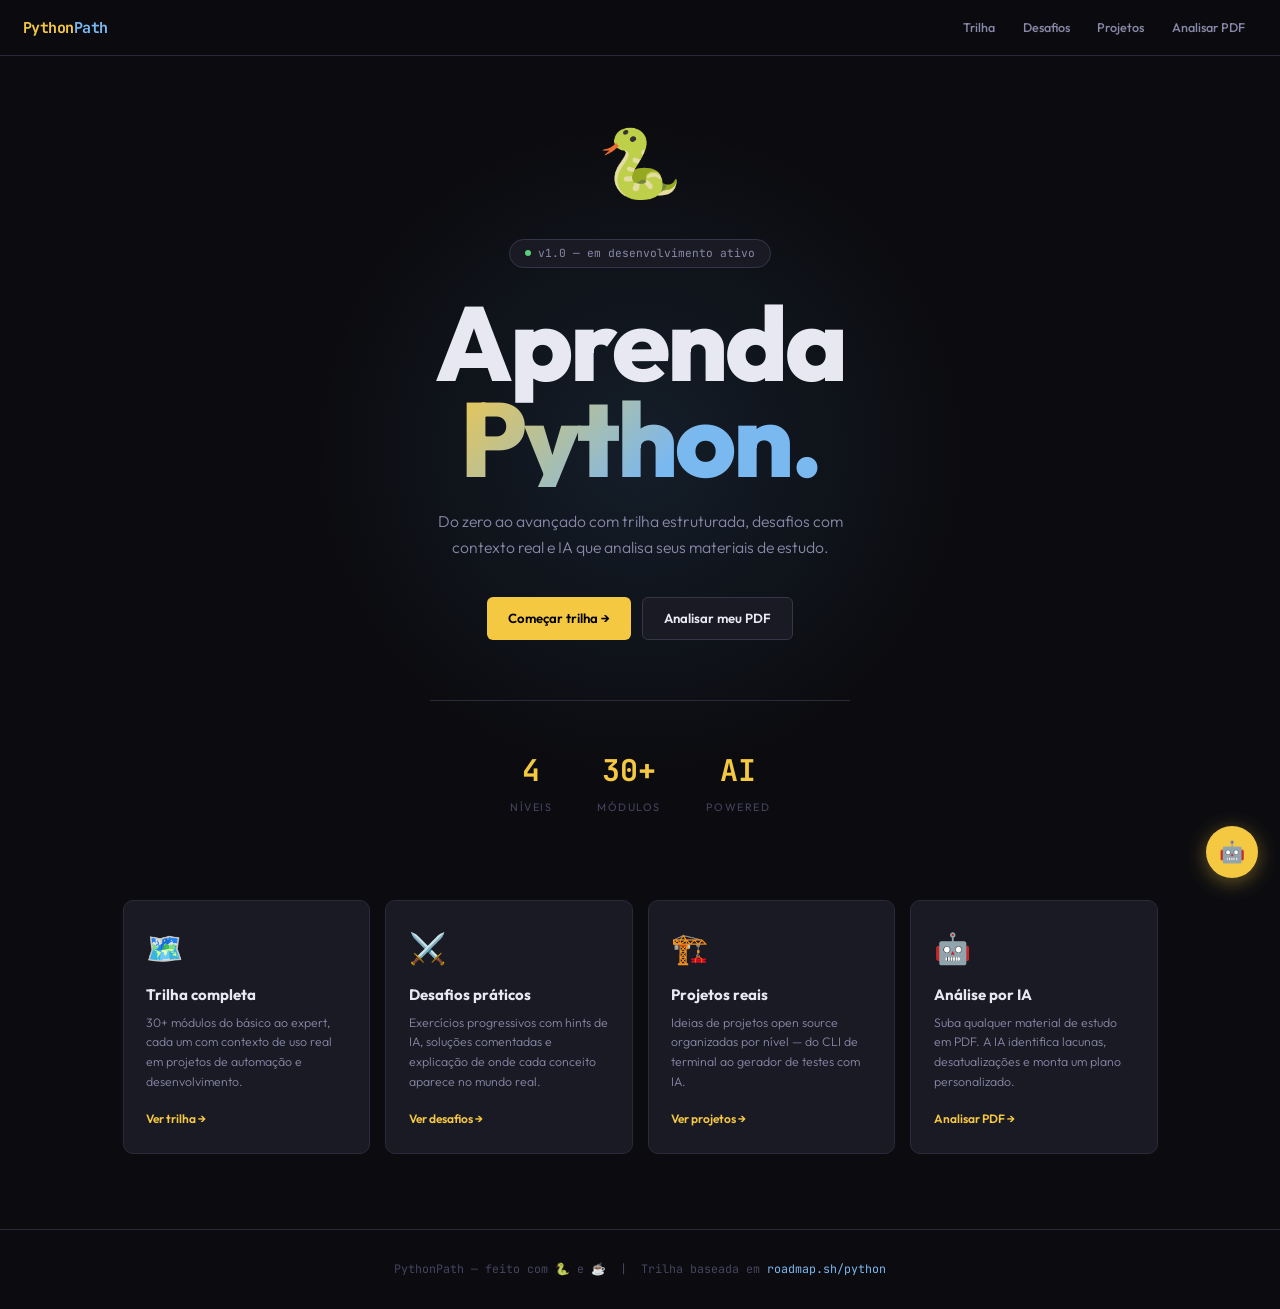
==== commit 1dff652b: "Add project files: index, assets, and pages Co-Authored-By: Claude Sonnet 4.6 <noreply@anthropic.com" ====
--- a/index.html
+++ b/index.html
@@ -1,1706 +1,121 @@
 <!DOCTYPE html>
 <html lang="pt-BR">
 <head>
-<meta charset="UTF-8">
-<meta name="viewport" content="width=device-width, initial-scale=1.0">
-<title>PythonPath — Aprenda Python do Zero ao Avançado</title>
-<link rel="preconnect" href="https://fonts.googleapis.com">
-<link rel="preconnect" href="https://fonts.gstatic.com" crossorigin>
-<link href="https://fonts.googleapis.com/css2?family=Space+Mono:ital,wght@0,400;0,700;1,400&family=Sora:wght@300;400;500;600;700;800&display=swap" rel="stylesheet">
-<style>
-  :root {
-    --bg: #0a0a0f;
-    --bg2: #111118;
-    --bg3: #18181f;
-    --surface: #1e1e28;
-    --surface2: #252530;
-    --border: #2a2a38;
-    --border2: #333345;
-    --py-yellow: #ffd43b;
-    --py-blue: #4b8bbe;
-    --py-blue-light: #6baed6;
-    --accent: #ffd43b;
-    --accent2: #4b8bbe;
-    --green: #69db7c;
-    --red: #ff6b6b;
-    --orange: #ffa94d;
-    --purple: #cc5de8;
-    --text: #e8e8f0;
-    --text2: #9898b0;
-    --text3: #5a5a72;
-    --radius: 12px;
-    --radius2: 8px;
-  }
-
-  *, *::before, *::after { box-sizing: border-box; margin: 0; padding: 0; }
-
-  html { scroll-behavior: smooth; }
-
-  body {
-    background: var(--bg);
-    color: var(--text);
-    font-family: 'Sora', sans-serif;
-    font-size: 15px;
-    line-height: 1.6;
-    overflow-x: hidden;
-  }
-
-  /* ── NOISE OVERLAY ── */
-  body::before {
-    content: '';
-    position: fixed;
-    inset: 0;
-    background-image: url("data:image/svg+xml,%3Csvg viewBox='0 0 256 256' xmlns='http://www.w3.org/2000/svg'%3E%3Cfilter id='noise'%3E%3CfeTurbulence type='fractalNoise' baseFrequency='0.9' numOctaves='4' stitchTiles='stitch'/%3E%3C/filter%3E%3Crect width='100%25' height='100%25' filter='url(%23noise)' opacity='0.04'/%3E%3C/svg%3E");
-    pointer-events: none;
-    z-index: 0;
-    opacity: 0.5;
-  }
-
-  /* ── SCROLLBAR ── */
-  ::-webkit-scrollbar { width: 6px; }
-  ::-webkit-scrollbar-track { background: var(--bg); }
-  ::-webkit-scrollbar-thumb { background: var(--border2); border-radius: 3px; }
-
-  /* ── NAV ── */
-  nav {
-    position: fixed;
-    top: 0; left: 0; right: 0;
-    z-index: 100;
-    display: flex;
-    align-items: center;
-    justify-content: space-between;
-    padding: 0 2rem;
-    height: 60px;
-    background: rgba(10,10,15,0.85);
-    backdrop-filter: blur(20px);
-    border-bottom: 1px solid var(--border);
-  }
-
-  .nav-logo {
-    font-family: 'Space Mono', monospace;
-    font-size: 1.1rem;
-    font-weight: 700;
-    color: var(--py-yellow);
-    letter-spacing: -0.5px;
-    text-decoration: none;
-  }
-
-  .nav-logo span { color: var(--py-blue-light); }
-
-  .nav-links {
-    display: flex;
-    gap: 0.25rem;
-    list-style: none;
-  }
-
-  .nav-links a {
-    color: var(--text2);
-    text-decoration: none;
-    font-size: 0.85rem;
-    font-weight: 500;
-    padding: 0.4rem 0.85rem;
-    border-radius: var(--radius2);
-    transition: all 0.2s;
-    cursor: pointer;
-  }
-
-  .nav-links a:hover,
-  .nav-links a.active {
-    color: var(--text);
-    background: var(--surface);
-  }
-
-  /* ── HERO ── */
-  #hero {
-    min-height: 100vh;
-    display: flex;
-    flex-direction: column;
-    align-items: center;
-    justify-content: center;
-    text-align: center;
-    padding: 6rem 2rem 4rem;
-    position: relative;
-    overflow: hidden;
-  }
-
-  .hero-glow {
-    position: absolute;
-    width: 600px; height: 600px;
-    border-radius: 50%;
-    filter: blur(120px);
-    pointer-events: none;
-  }
-
-  .hero-glow-1 {
-    background: radial-gradient(circle, rgba(75,139,190,0.18) 0%, transparent 70%);
-    top: -100px; left: 50%;
-    transform: translateX(-50%);
-  }
-
-  .hero-glow-2 {
-    background: radial-gradient(circle, rgba(255,212,59,0.1) 0%, transparent 70%);
-    bottom: -100px; right: -100px;
-    width: 400px; height: 400px;
-  }
-
-  .hero-badge {
-    display: inline-flex;
-    align-items: center;
-    gap: 0.5rem;
-    background: var(--surface);
-    border: 1px solid var(--border2);
-    border-radius: 100px;
-    padding: 0.35rem 1rem;
-    font-size: 0.78rem;
-    color: var(--text2);
-    font-family: 'Space Mono', monospace;
-    margin-bottom: 2rem;
-    animation: fadeDown 0.6s ease both;
-  }
-
-  .hero-badge .dot {
-    width: 6px; height: 6px;
-    border-radius: 50%;
-    background: var(--green);
-    animation: pulse 2s infinite;
-  }
-
-  @keyframes pulse {
-    0%, 100% { opacity: 1; }
-    50% { opacity: 0.4; }
-  }
-
-  .hero-title {
-    font-size: clamp(3rem, 8vw, 6.5rem);
-    font-weight: 800;
-    line-height: 0.95;
-    letter-spacing: -3px;
-    margin-bottom: 1.5rem;
-    animation: fadeDown 0.6s 0.1s ease both;
-  }
-
-  .hero-title .line1 { display: block; color: var(--text); }
-  .hero-title .line2 {
-    display: block;
-    background: linear-gradient(135deg, var(--py-yellow) 0%, var(--py-blue-light) 100%);
-    -webkit-background-clip: text;
-    -webkit-text-fill-color: transparent;
-    background-clip: text;
-  }
-
-  .hero-sub {
-    font-size: 1.05rem;
-    color: var(--text2);
-    max-width: 480px;
-    margin: 0 auto 2.5rem;
-    font-weight: 300;
-    animation: fadeDown 0.6s 0.2s ease both;
-  }
-
-  .hero-cta {
-    display: flex;
-    gap: 1rem;
-    justify-content: center;
-    flex-wrap: wrap;
-    animation: fadeDown 0.6s 0.3s ease both;
-  }
-
-  .btn {
-    display: inline-flex;
-    align-items: center;
-    gap: 0.5rem;
-    padding: 0.7rem 1.6rem;
-    border-radius: var(--radius2);
-    font-family: 'Sora', sans-serif;
-    font-size: 0.9rem;
-    font-weight: 600;
-    cursor: pointer;
-    transition: all 0.2s;
-    border: none;
-    text-decoration: none;
-  }
-
-  .btn-primary {
-    background: var(--py-yellow);
-    color: #000;
-  }
-
-  .btn-primary:hover {
-    background: #ffe566;
-    transform: translateY(-1px);
-    box-shadow: 0 8px 30px rgba(255,212,59,0.25);
-  }
-
-  .btn-secondary {
-    background: var(--surface);
-    color: var(--text);
-    border: 1px solid var(--border2);
-  }
-
-  .btn-secondary:hover {
-    background: var(--surface2);
-    transform: translateY(-1px);
-  }
-
-  /* ── SNAKE DECORATION ── */
-  .hero-snake {
-    font-size: 5rem;
-    margin-bottom: 1.5rem;
-    animation: floatSnake 3s ease-in-out infinite, fadeDown 0.6s ease both;
-    display: block;
-  }
-
-  @keyframes floatSnake {
-    0%, 100% { transform: translateY(0) rotate(-5deg); }
-    50% { transform: translateY(-12px) rotate(5deg); }
-  }
-
-  /* ── STATS ── */
-  .hero-stats {
-    display: flex;
-    gap: 3rem;
-    justify-content: center;
-    margin-top: 4rem;
-    padding-top: 4rem;
-    border-top: 1px solid var(--border);
-    animation: fadeDown 0.6s 0.4s ease both;
-    width: 100%;
-    max-width: 600px;
-  }
-
-  .stat { text-align: center; }
-
-  .stat-num {
-    display: block;
-    font-family: 'Space Mono', monospace;
-    font-size: 2rem;
-    font-weight: 700;
-    color: var(--py-yellow);
-  }
-
-  .stat-label {
-    font-size: 0.78rem;
-    color: var(--text3);
-    text-transform: uppercase;
-    letter-spacing: 1px;
-  }
-
-  @keyframes fadeDown {
-    from { opacity: 0; transform: translateY(-20px); }
-    to   { opacity: 1; transform: translateY(0); }
-  }
-
-  /* ── SECTIONS ── */
-  section { padding: 5rem 2rem; max-width: 1100px; margin: 0 auto; }
-  section:not(#hero) { display: none; }
-  section.active { display: block; }
-
-  .section-label {
-    font-family: 'Space Mono', monospace;
-    font-size: 0.72rem;
-    color: var(--py-blue-light);
-    text-transform: uppercase;
-    letter-spacing: 3px;
-    margin-bottom: 0.75rem;
-  }
-
-  .section-title {
-    font-size: 2.2rem;
-    font-weight: 800;
-    letter-spacing: -1px;
-    margin-bottom: 0.5rem;
-  }
-
-  .section-sub {
-    color: var(--text2);
-    font-weight: 300;
-    margin-bottom: 3rem;
-    max-width: 500px;
-  }
-
-  /* ── TRAIL ── */
-  .level-tabs {
-    display: flex;
-    gap: 0.5rem;
-    margin-bottom: 2rem;
-    background: var(--surface);
-    padding: 0.4rem;
-    border-radius: var(--radius);
-    width: fit-content;
-    border: 1px solid var(--border);
-  }
-
-  .level-tab {
-    padding: 0.5rem 1.2rem;
-    border-radius: var(--radius2);
-    font-size: 0.85rem;
-    font-weight: 600;
-    cursor: pointer;
-    transition: all 0.2s;
-    color: var(--text2);
-    background: none;
-    border: none;
-    font-family: 'Sora', sans-serif;
-  }
-
-  .level-tab.active {
-    background: var(--bg);
-    color: var(--text);
-    box-shadow: 0 2px 8px rgba(0,0,0,0.3);
-  }
-
-  .level-tab.iniciante.active { color: var(--green); }
-  .level-tab.intermediario.active { color: var(--py-yellow); }
-  .level-tab.avancado.active { color: var(--orange); }
-  .level-tab.expert.active { color: var(--purple); }
-
-  .modules-grid {
-    display: grid;
-    grid-template-columns: repeat(auto-fill, minmax(300px, 1fr));
-    gap: 1rem;
-  }
-
-  .module-card {
-    background: var(--surface);
-    border: 1px solid var(--border);
-    border-radius: var(--radius);
-    padding: 1.5rem;
-    cursor: pointer;
-    transition: all 0.25s;
-    position: relative;
-    overflow: hidden;
-  }
-
-  .module-card::before {
-    content: '';
-    position: absolute;
-    inset: 0;
-    background: linear-gradient(135deg, var(--accent-color, transparent) 0%, transparent 50%);
-    opacity: 0;
-    transition: opacity 0.3s;
-  }
-
-  .module-card:hover {
-    border-color: var(--border2);
-    transform: translateY(-2px);
-    box-shadow: 0 8px 30px rgba(0,0,0,0.3);
-  }
-
-  .module-card:hover::before { opacity: 0.04; }
-
-  .module-num {
-    font-family: 'Space Mono', monospace;
-    font-size: 0.7rem;
-    color: var(--text3);
-    margin-bottom: 0.75rem;
-  }
-
-  .module-icon { font-size: 2rem; margin-bottom: 0.75rem; display: block; }
-
-  .module-title {
-    font-size: 1rem;
-    font-weight: 700;
-    margin-bottom: 0.4rem;
-    color: var(--text);
-  }
-
-  .module-desc {
-    font-size: 0.82rem;
-    color: var(--text2);
-    font-weight: 300;
-    line-height: 1.5;
-    margin-bottom: 1rem;
-  }
-
-  .module-topics {
-    display: flex;
-    flex-wrap: wrap;
-    gap: 0.35rem;
-  }
-
-  .topic-tag {
-    font-size: 0.72rem;
-    padding: 0.2rem 0.6rem;
-    border-radius: 100px;
-    background: var(--bg);
-    border: 1px solid var(--border);
-    color: var(--text3);
-    font-family: 'Space Mono', monospace;
-  }
-
-  /* ── CHALLENGES ── */
-  .challenges-layout {
-    display: grid;
-    grid-template-columns: 260px 1fr;
-    gap: 1.5rem;
-    align-items: start;
-  }
-
-  .challenges-sidebar {
-    background: var(--surface);
-    border: 1px solid var(--border);
-    border-radius: var(--radius);
-    overflow: hidden;
-    position: sticky;
-    top: 80px;
-  }
-
-  .sidebar-section {
-    padding: 0.5rem;
-    border-bottom: 1px solid var(--border);
-  }
-
-  .sidebar-section:last-child { border-bottom: none; }
-
-  .sidebar-label {
-    font-size: 0.65rem;
-    color: var(--text3);
-    text-transform: uppercase;
-    letter-spacing: 2px;
-    padding: 0.5rem 0.75rem 0.25rem;
-    font-family: 'Space Mono', monospace;
-  }
-
-  .sidebar-btn {
-    display: flex;
-    align-items: center;
-    justify-content: space-between;
-    width: 100%;
-    padding: 0.6rem 0.75rem;
-    border-radius: var(--radius2);
-    background: none;
-    border: none;
-    color: var(--text2);
-    font-family: 'Sora', sans-serif;
-    font-size: 0.83rem;
-    cursor: pointer;
-    transition: all 0.15s;
-    text-align: left;
-  }
-
-  .sidebar-btn:hover { background: var(--bg); color: var(--text); }
-  .sidebar-btn.active { background: var(--bg); color: var(--text); }
-
-  .sidebar-btn .badge {
-    font-size: 0.7rem;
-    padding: 0.1rem 0.5rem;
-    border-radius: 100px;
-    background: var(--bg);
-    border: 1px solid var(--border2);
-    color: var(--text3);
-    font-family: 'Space Mono', monospace;
-  }
-
-  .challenges-main { display: flex; flex-direction: column; gap: 1rem; }
-
-  .challenge-card {
-    background: var(--surface);
-    border: 1px solid var(--border);
-    border-radius: var(--radius);
-    overflow: hidden;
-    transition: border-color 0.2s;
-  }
-
-  .challenge-card:hover { border-color: var(--border2); }
-
-  .challenge-header {
-    padding: 1.25rem 1.5rem;
-    display: flex;
-    align-items: flex-start;
-    gap: 1rem;
-    cursor: pointer;
-  }
-
-  .diff-badge {
-    flex-shrink: 0;
-    font-size: 0.7rem;
-    padding: 0.25rem 0.7rem;
-    border-radius: 100px;
-    font-weight: 700;
-    font-family: 'Space Mono', monospace;
-  }
-
-  .diff-badge.facil { background: rgba(105,219,124,0.15); color: var(--green); border: 1px solid rgba(105,219,124,0.3); }
-  .diff-badge.medio { background: rgba(255,212,59,0.15); color: var(--py-yellow); border: 1px solid rgba(255,212,59,0.3); }
-  .diff-badge.dificil { background: rgba(255,107,107,0.15); color: var(--red); border: 1px solid rgba(255,107,107,0.3); }
-
-  .challenge-info { flex: 1; }
-
-  .challenge-title {
-    font-size: 0.95rem;
-    font-weight: 700;
-    margin-bottom: 0.3rem;
-    color: var(--text);
-  }
-
-  .challenge-desc {
-    font-size: 0.82rem;
-    color: var(--text2);
-    font-weight: 300;
-  }
-
-  .challenge-arrow {
-    color: var(--text3);
-    transition: transform 0.2s;
-    font-size: 0.8rem;
-    padding-top: 0.2rem;
-  }
-
-  .challenge-card.open .challenge-arrow { transform: rotate(90deg); }
-
-  .challenge-body {
-    display: none;
-    border-top: 1px solid var(--border);
-  }
-
-  .challenge-card.open .challenge-body { display: block; }
-
-  .challenge-body-inner { padding: 1.5rem; }
-
-  .challenge-problem {
-    background: var(--bg2);
-    border: 1px solid var(--border);
-    border-radius: var(--radius2);
-    padding: 1rem 1.25rem;
-    font-size: 0.85rem;
-    color: var(--text);
-    line-height: 1.7;
-    margin-bottom: 1rem;
-    border-left: 3px solid var(--py-blue);
-  }
-
-  .challenge-actions {
-    display: flex;
-    gap: 0.75rem;
-    flex-wrap: wrap;
-  }
-
-  .btn-hint {
-    background: rgba(75,139,190,0.15);
-    color: var(--py-blue-light);
-    border: 1px solid rgba(75,139,190,0.3);
-    padding: 0.5rem 1rem;
-    border-radius: var(--radius2);
-    font-size: 0.82rem;
-    font-weight: 600;
-    cursor: pointer;
-    transition: all 0.2s;
-    font-family: 'Sora', sans-serif;
-  }
-
-  .btn-hint:hover { background: rgba(75,139,190,0.25); }
-
-  .btn-solution {
-    background: rgba(105,219,124,0.1);
-    color: var(--green);
-    border: 1px solid rgba(105,219,124,0.25);
-    padding: 0.5rem 1rem;
-    border-radius: var(--radius2);
-    font-size: 0.82rem;
-    font-weight: 600;
-    cursor: pointer;
-    transition: all 0.2s;
-    font-family: 'Sora', sans-serif;
-  }
-
-  .btn-solution:hover { background: rgba(105,219,124,0.18); }
-
-  .solution-block {
-    display: none;
-    margin-top: 1rem;
-    background: var(--bg);
-    border: 1px solid var(--border);
-    border-radius: var(--radius2);
-    overflow: hidden;
-  }
-
-  .solution-block.visible { display: block; }
-
-  .code-header {
-    display: flex;
-    align-items: center;
-    justify-content: space-between;
-    padding: 0.5rem 1rem;
-    border-bottom: 1px solid var(--border);
-  }
-
-  .code-lang {
-    font-family: 'Space Mono', monospace;
-    font-size: 0.7rem;
-    color: var(--py-yellow);
-  }
-
-  .code-copy {
-    background: none;
-    border: none;
-    color: var(--text3);
-    font-size: 0.75rem;
-    cursor: pointer;
-    font-family: 'Sora', sans-serif;
-    transition: color 0.2s;
-  }
-
-  .code-copy:hover { color: var(--text); }
-
-  pre {
-    padding: 1.25rem;
-    font-family: 'Space Mono', monospace;
-    font-size: 0.78rem;
-    line-height: 1.7;
-    overflow-x: auto;
-    color: var(--text);
-  }
-
-  .py-kw { color: #cc99cd; }
-  .py-fn { color: #6baed6; }
-  .py-str { color: #7ec699; }
-  .py-num { color: #f08d49; }
-  .py-cm { color: #5a5a72; font-style: italic; }
-  .py-builtin { color: #ffd43b; }
-
-  /* ── AI COMPANION ── */
-  .ai-companion {
-    position: fixed;
-    bottom: 2rem;
-    right: 2rem;
-    z-index: 200;
-  }
-
-  .ai-toggle {
-    width: 56px; height: 56px;
-    border-radius: 50%;
-    background: var(--py-yellow);
-    border: none;
-    cursor: pointer;
-    display: flex;
-    align-items: center;
-    justify-content: center;
-    font-size: 1.5rem;
-    box-shadow: 0 4px 20px rgba(255,212,59,0.4);
-    transition: all 0.2s;
-  }
-
-  .ai-toggle:hover { transform: scale(1.1); box-shadow: 0 6px 30px rgba(255,212,59,0.5); }
-
-  .ai-panel {
-    position: absolute;
-    bottom: 70px;
-    right: 0;
-    width: 360px;
-    background: var(--bg2);
-    border: 1px solid var(--border2);
-    border-radius: var(--radius);
-    overflow: hidden;
-    display: none;
-    flex-direction: column;
-    box-shadow: 0 20px 60px rgba(0,0,0,0.5);
-    animation: slideUp 0.2s ease;
-  }
-
-  .ai-panel.open { display: flex; }
-
-  @keyframes slideUp {
-    from { opacity: 0; transform: translateY(10px); }
-    to   { opacity: 1; transform: translateY(0); }
-  }
-
-  .ai-header {
-    padding: 1rem 1.25rem;
-    border-bottom: 1px solid var(--border);
-    display: flex;
-    align-items: center;
-    gap: 0.75rem;
-  }
-
-  .ai-avatar {
-    width: 32px; height: 32px;
-    border-radius: 50%;
-    background: linear-gradient(135deg, var(--py-yellow), var(--py-blue));
-    display: flex;
-    align-items: center;
-    justify-content: center;
-    font-size: 1rem;
-  }
-
-  .ai-name {
-    font-size: 0.9rem;
-    font-weight: 700;
-    color: var(--text);
-  }
-
-  .ai-status {
-    font-size: 0.72rem;
-    color: var(--green);
-    font-family: 'Space Mono', monospace;
-  }
-
-  .ai-messages {
-    flex: 1;
-    overflow-y: auto;
-    padding: 1rem;
-    display: flex;
-    flex-direction: column;
-    gap: 0.75rem;
-    max-height: 300px;
-    min-height: 150px;
-  }
-
-  .ai-msg {
-    padding: 0.7rem 1rem;
-    border-radius: var(--radius2);
-    font-size: 0.83rem;
-    line-height: 1.5;
-    max-width: 90%;
-  }
-
-  .ai-msg.from-ai {
-    background: var(--surface);
-    color: var(--text);
-    border: 1px solid var(--border);
-    align-self: flex-start;
-  }
-
-  .ai-msg.from-user {
-    background: rgba(255,212,59,0.12);
-    color: var(--text);
-    border: 1px solid rgba(255,212,59,0.2);
-    align-self: flex-end;
-  }
-
-  .ai-msg.typing {
-    background: var(--surface);
-    border: 1px solid var(--border);
-    align-self: flex-start;
-    color: var(--text3);
-  }
-
-  .ai-input-area {
-    padding: 0.75rem;
-    border-top: 1px solid var(--border);
-    display: flex;
-    gap: 0.5rem;
-  }
-
-  .ai-input {
-    flex: 1;
-    background: var(--surface);
-    border: 1px solid var(--border);
-    border-radius: var(--radius2);
-    padding: 0.55rem 0.85rem;
-    font-family: 'Sora', sans-serif;
-    font-size: 0.83rem;
-    color: var(--text);
-    outline: none;
-    transition: border-color 0.2s;
-  }
-
-  .ai-input:focus { border-color: var(--py-yellow); }
-  .ai-input::placeholder { color: var(--text3); }
-
-  .ai-send {
-    background: var(--py-yellow);
-    border: none;
-    border-radius: var(--radius2);
-    width: 36px; height: 36px;
-    display: flex;
-    align-items: center;
-    justify-content: center;
-    cursor: pointer;
-    font-size: 1rem;
-    transition: all 0.2s;
-    color: #000;
-    flex-shrink: 0;
-  }
-
-  .ai-send:hover { background: #ffe566; }
-
-  .api-key-area {
-    padding: 0.75rem;
-    border-bottom: 1px solid var(--border);
-    display: flex;
-    gap: 0.5rem;
-    align-items: center;
-  }
-
-  .api-key-input {
-    flex: 1;
-    background: var(--surface);
-    border: 1px solid var(--border);
-    border-radius: var(--radius2);
-    padding: 0.45rem 0.75rem;
-    font-family: 'Space Mono', monospace;
-    font-size: 0.72rem;
-    color: var(--text2);
-    outline: none;
-    transition: border-color 0.2s;
-  }
-
-  .api-key-input:focus { border-color: var(--py-blue); }
-  .api-key-input::placeholder { color: var(--text3); }
-
-  .api-key-save {
-    background: var(--surface2);
-    border: 1px solid var(--border2);
-    border-radius: var(--radius2);
-    padding: 0.4rem 0.75rem;
-    font-size: 0.72rem;
-    color: var(--text2);
-    cursor: pointer;
-    font-family: 'Sora', sans-serif;
-    transition: all 0.2s;
-    white-space: nowrap;
-  }
-
-  .api-key-save:hover { color: var(--text); background: var(--bg2); }
-
-  /* ── PROJECTS ── */
-  .projects-grid {
-    display: grid;
-    grid-template-columns: repeat(auto-fill, minmax(320px, 1fr));
-    gap: 1.25rem;
-  }
-
-  .project-card {
-    background: var(--surface);
-    border: 1px solid var(--border);
-    border-radius: var(--radius);
-    padding: 1.5rem;
-    transition: all 0.25s;
-    position: relative;
-    overflow: hidden;
-  }
-
-  .project-card::after {
-    content: '';
-    position: absolute;
-    top: 0; right: 0;
-    width: 80px; height: 80px;
-    background: radial-gradient(circle at top right, var(--card-color, rgba(255,212,59,0.08)) 0%, transparent 70%);
-  }
-
-  .project-card:hover {
-    border-color: var(--border2);
-    transform: translateY(-2px);
-    box-shadow: 0 8px 30px rgba(0,0,0,0.3);
-  }
-
-  .project-level {
-    display: inline-flex;
-    align-items: center;
-    gap: 0.4rem;
-    font-size: 0.7rem;
-    font-family: 'Space Mono', monospace;
-    color: var(--text3);
-    text-transform: uppercase;
-    letter-spacing: 1px;
-    margin-bottom: 1rem;
-  }
-
-  .project-title {
-    font-size: 1rem;
-    font-weight: 700;
-    margin-bottom: 0.5rem;
-    color: var(--text);
-  }
-
-  .project-desc {
-    font-size: 0.83rem;
-    color: var(--text2);
-    font-weight: 300;
-    line-height: 1.6;
-    margin-bottom: 1rem;
-  }
-
-  .project-skills {
-    display: flex;
-    flex-wrap: wrap;
-    gap: 0.35rem;
-    margin-bottom: 1rem;
-  }
-
-  .skill-tag {
-    font-size: 0.7rem;
-    padding: 0.2rem 0.6rem;
-    border-radius: 100px;
-    background: var(--bg);
-    border: 1px solid var(--border);
-    color: var(--text3);
-    font-family: 'Space Mono', monospace;
-  }
-
-  /* ── FLASHCARDS ── */
-  .flashcards-grid {
-    display: grid;
-    grid-template-columns: repeat(auto-fill, minmax(280px, 1fr));
-    gap: 1rem;
-  }
-
-  .flashcard {
-    height: 180px;
-    perspective: 1000px;
-    cursor: pointer;
-  }
-
-  .flashcard-inner {
-    width: 100%; height: 100%;
-    position: relative;
-    transform-style: preserve-3d;
-    transition: transform 0.4s ease;
-  }
-
-  .flashcard.flipped .flashcard-inner { transform: rotateY(180deg); }
-
-  .flashcard-front, .flashcard-back {
-    position: absolute;
-    inset: 0;
-    backface-visibility: hidden;
-    border-radius: var(--radius);
-    padding: 1.5rem;
-    display: flex;
-    flex-direction: column;
-    justify-content: center;
-  }
-
-  .flashcard-front {
-    background: var(--surface);
-    border: 1px solid var(--border);
-  }
-
-  .flashcard-back {
-    background: var(--bg2);
-    border: 1px solid var(--py-yellow);
-    transform: rotateY(180deg);
-  }
-
-  .flashcard-q {
-    font-size: 0.9rem;
-    font-weight: 600;
-    color: var(--text);
-    margin-bottom: 0.5rem;
-  }
-
-  .flashcard-hint {
-    font-size: 0.75rem;
-    color: var(--text3);
-    font-family: 'Space Mono', monospace;
-  }
-
-  .flashcard-a {
-    font-size: 0.83rem;
-    color: var(--text2);
-    line-height: 1.6;
-  }
-
-  .flashcard-a code {
-    font-family: 'Space Mono', monospace;
-    color: var(--py-yellow);
-    font-size: 0.8rem;
-    background: var(--bg);
-    padding: 0.1rem 0.4rem;
-    border-radius: 4px;
-  }
-
-  /* ── EMPTY STATE ── */
-  .empty-state {
-    text-align: center;
-    padding: 4rem 2rem;
-    color: var(--text3);
-  }
-
-  .empty-state .icon { font-size: 3rem; margin-bottom: 1rem; display: block; }
-  .empty-state p { font-size: 0.9rem; }
-
-  /* ── FOOTER ── */
-  footer {
-    text-align: center;
-    padding: 3rem 2rem;
-    border-top: 1px solid var(--border);
-    color: var(--text3);
-    font-size: 0.8rem;
-    font-family: 'Space Mono', monospace;
-  }
-
-  footer a { color: var(--py-blue-light); text-decoration: none; }
-
-  /* ── RESPONSIVE ── */
-  @media (max-width: 768px) {
-    .challenges-layout { grid-template-columns: 1fr; }
-    .challenges-sidebar { position: static; }
-    .hero-title { letter-spacing: -1px; }
-    .ai-panel { width: 300px; right: -0.5rem; }
-    nav { padding: 0 1rem; }
-    .nav-links { gap: 0; }
-    .nav-links a { padding: 0.4rem 0.5rem; font-size: 0.78rem; }
-  }
-</style>
+  <meta charset="UTF-8" />
+  <meta name="viewport" content="width=device-width, initial-scale=1.0" />
+  <title>PythonPath — Aprenda Python do Zero ao Avançado</title>
+  <meta name="description" content="Plataforma de aprendizado Python com trilha estruturada, desafios práticos e IA integrada." />
+  <link rel="preconnect" href="https://fonts.googleapis.com" />
+  <link href="https://fonts.googleapis.com/css2?family=JetBrains+Mono:wght@400;700&family=Outfit:wght@300;400;500;600;700;800&display=swap" rel="stylesheet" />
+  <link rel="stylesheet" href="assets/css/global.css" />
+  <link rel="stylesheet" href="assets/css/home.css" />
 </head>
 <body>
 
-<nav>
-  <a href="#" class="nav-logo" onclick="showSection('hero')">Python<span>Path</span></a>
-  <ul class="nav-links">
-    <li><a onclick="showSection('trilha')" id="nav-trilha">Trilha</a></li>
-    <li><a onclick="showSection('desafios')" id="nav-desafios">Desafios</a></li>
-    <li><a onclick="showSection('projetos')" id="nav-projetos">Projetos</a></li>
-    <li><a onclick="showSection('revisao')" id="nav-revisao">Revisão</a></li>
-  </ul>
-</nav>
+  <nav class="navbar" id="navbar">
+    <a href="index.html" class="logo">Python<span>Path</span></a>
+    <ul class="nav-links">
+      <li><a href="pages/trilha.html">Trilha</a></li>
+      <li><a href="pages/desafios.html">Desafios</a></li>
+      <li><a href="pages/projetos.html">Projetos</a></li>
+      <li><a href="pages/analisar.html">Analisar PDF</a></li>
+    </ul>
+    <button class="nav-mobile-btn" id="nav-toggle" aria-label="Abrir menu">☰</button>
+  </nav>
 
-<!-- ── HERO ── -->
-<section id="hero" class="active" style="max-width:100%;padding-top:5rem;">
-  <div class="hero-glow hero-glow-1"></div>
-  <div class="hero-glow hero-glow-2"></div>
-  <span class="hero-snake">🐍</span>
-  <div class="hero-badge">
-    <span class="dot"></span>
-    Plataforma em desenvolvimento ativo
-  </div>
-  <h1 class="hero-title">
-    <span class="line1">Aprenda</span>
-    <span class="line2">Python.</span>
-  </h1>
-  <p class="hero-sub">Do zero ao avançado, com projetos reais, desafios práticos e uma IA que te acompanha em cada passo.</p>
-  <div class="hero-cta">
-    <button class="btn btn-primary" onclick="showSection('trilha')">Começar agora →</button>
-    <button class="btn btn-secondary" onclick="showSection('desafios')">Ver desafios</button>
-  </div>
-  <div class="hero-stats">
-    <div class="stat">
-      <span class="stat-num">4</span>
-      <span class="stat-label">Níveis</span>
-    </div>
-    <div class="stat">
-      <span class="stat-num">30+</span>
-      <span class="stat-label">Módulos</span>
-    </div>
-    <div class="stat">
-      <span class="stat-num">∞</span>
-      <span class="stat-label">Possibilidades</span>
-    </div>
-  </div>
-</section>
-
-<!-- ── TRILHA ── -->
-<section id="trilha">
-  <p class="section-label">// trilha de aprendizado</p>
-  <h2 class="section-title">Sua jornada Python</h2>
-  <p class="section-sub">Módulos organizados por nível, do básico absoluto ao desenvolvimento profissional.</p>
-
-  <div class="level-tabs">
-    <button class="level-tab iniciante active" onclick="setLevel('iniciante', this)">🌱 Iniciante</button>
-    <button class="level-tab intermediario" onclick="setLevel('intermediario', this)">⚡ Intermediário</button>
-    <button class="level-tab avancado" onclick="setLevel('avancado', this)">🔥 Avançado</button>
-    <button class="level-tab expert" onclick="setLevel('expert', this)">👑 Expert</button>
-  </div>
-
-  <div class="modules-grid" id="modules-grid"></div>
-</section>
-
-<!-- ── DESAFIOS ── -->
-<section id="desafios">
-  <p class="section-label">// desafios práticos</p>
-  <h2 class="section-title">Pratique com propósito</h2>
-  <p class="section-sub">Desafios reais, progressivos, com hints inteligentes e soluções comentadas.</p>
-
-  <div class="challenges-layout">
-    <div class="challenges-sidebar">
-      <div class="sidebar-section">
-        <p class="sidebar-label">Dificuldade</p>
-        <button class="sidebar-btn active" onclick="filterChallenges('todos', this)">Todos <span class="badge" id="cnt-todos">0</span></button>
-        <button class="sidebar-btn" onclick="filterChallenges('facil', this)">🟢 Fácil <span class="badge" id="cnt-facil">0</span></button>
-        <button class="sidebar-btn" onclick="filterChallenges('medio', this)">🟡 Médio <span class="badge" id="cnt-medio">0</span></button>
-        <button class="sidebar-btn" onclick="filterChallenges('dificil', this)">🔴 Difícil <span class="badge" id="cnt-dificil">0</span></button>
-      </div>
-      <div class="sidebar-section">
-        <p class="sidebar-label">Tema</p>
-        <button class="sidebar-btn" onclick="filterChallenges('strings', this)">Strings</button>
-        <button class="sidebar-btn" onclick="filterChallenges('listas', this)">Listas</button>
-        <button class="sidebar-btn" onclick="filterChallenges('logica', this)">Lógica</button>
-        <button class="sidebar-btn" onclick="filterChallenges('funcoes', this)">Funções</button>
-        <button class="sidebar-btn" onclick="filterChallenges('oop', this)">OOP</button>
-        <button class="sidebar-btn" onclick="filterChallenges('algoritmos', this)">Algoritmos</button>
-      </div>
-    </div>
-    <div class="challenges-main" id="challenges-list"></div>
-  </div>
-</section>
-
-<!-- ── PROJETOS ── -->
-<section id="projetos">
-  <p class="section-label">// ideias de projetos</p>
-  <h2 class="section-title">Construa algo real</h2>
-  <p class="section-sub">Projetos organizados por nível. Cada um te ensina algo que importa de verdade.</p>
-  <div class="projects-grid" id="projects-grid"></div>
-</section>
-
-<!-- ── REVISÃO ── -->
-<section id="revisao">
-  <p class="section-label">// flashcards de revisão</p>
-  <h2 class="section-title">Fixe o conhecimento</h2>
-  <p class="section-sub">Clique nos cards para revelar a resposta. Revisão ativa é o método que funciona.</p>
-  <div class="flashcards-grid" id="flashcards-grid"></div>
-</section>
-
-<!-- ── AI COMPANION ── -->
-<div class="ai-companion">
-  <button class="ai-toggle" onclick="toggleAI()" title="Assistente Python IA">🤖</button>
-  <div class="ai-panel" id="ai-panel">
-    <div class="ai-header">
-      <div class="ai-avatar">🐍</div>
-      <div>
-        <div class="ai-name">PyBot</div>
-        <div class="ai-status">● online</div>
-      </div>
-    </div>
-    <div class="api-key-area">
-      <input type="password" class="api-key-input" id="api-key-input" placeholder="sk-ant-... (sua Anthropic API key)">
-      <button class="api-key-save" onclick="saveApiKey()">Salvar</button>
-    </div>
-    <div class="ai-messages" id="ai-messages">
-      <div class="ai-msg from-ai">Olá! Sou o PyBot 🐍 Pode me perguntar qualquer coisa sobre Python — conceitos, erros, dúvidas de exercícios!</div>
-    </div>
-    <div class="ai-input-area">
-      <input type="text" class="ai-input" id="ai-input" placeholder="Pergunta sobre Python..." onkeydown="if(event.key==='Enter') sendAI()">
-      <button class="ai-send" onclick="sendAI()">↑</button>
-    </div>
-  </div>
-</div>
-
-<footer>
-  <p>PythonPath — feito com 🐍 e ☕ &nbsp;|&nbsp; Trilha baseada em <a href="https://roadmap.sh/python" target="_blank">roadmap.sh/python</a></p>
-</footer>
-
-<script>
-// ─────────────────────────────────────────────
-//  DATA
-// ─────────────────────────────────────────────
-
-const MODULES = {
-  iniciante: [
-    { num: '01', icon: '🖥️', title: 'Introdução ao Python', desc: 'Instale o ambiente, entenda a filosofia Python e escreva seu primeiro programa.', topics: ['instalação', 'REPL', 'hello world', 'PEP 8'] },
-    { num: '02', icon: '📦', title: 'Variáveis e Tipos', desc: 'int, float, str, bool — os blocos fundamentais de qualquer programa Python.', topics: ['int', 'float', 'str', 'bool', 'type()'] },
-    { num: '03', icon: '⚙️', title: 'Operadores e Expressões', desc: 'Aritmética, comparação, lógica e como Python avalia expressões.', topics: ['aritméticos', 'comparação', 'lógicos', 'precedência'] },
-    { num: '04', icon: '🔀', title: 'Controle de Fluxo', desc: 'if, elif, else — faça seu código tomar decisões.', topics: ['if', 'elif', 'else', 'match-case'] },
-    { num: '05', icon: '🔁', title: 'Loops', desc: 'for e while para repetir tarefas. break, continue e o else do loop.', topics: ['for', 'while', 'range()', 'break', 'continue'] },
-    { num: '06', icon: '📋', title: 'Listas e Tuplas', desc: 'Coleções ordenadas — os tipos de dados mais usados no dia a dia.', topics: ['list', 'tuple', 'slicing', 'métodos', 'compreensão'] },
-    { num: '07', icon: '🗂️', title: 'Dicionários e Sets', desc: 'Estruturas chave-valor e conjuntos para dados únicos.', topics: ['dict', 'set', 'keys', 'values', 'items'] },
-    { num: '08', icon: '🔧', title: 'Funções', desc: 'Organize o código com funções — parâmetros, retorno e escopo.', topics: ['def', 'return', 'args', 'kwargs', 'escopo'] },
-    { num: '09', icon: '💥', title: 'Erros e Exceções', desc: 'Trate erros de forma elegante com try, except e finally.', topics: ['try', 'except', 'finally', 'raise', 'tipos de erro'] },
-    { num: '10', icon: '📁', title: 'Arquivos e I/O', desc: 'Leia e escreva arquivos. Trabalhe com JSON e CSV.', topics: ['open()', 'read()', 'write()', 'json', 'csv'] },
-  ],
-  intermediario: [
-    { num: '11', icon: '🏗️', title: 'OOP — Classes e Objetos', desc: 'Orientação a objetos do zero: atributos, métodos e instâncias.', topics: ['class', '__init__', 'self', 'métodos', 'atributos'] },
-    { num: '12', icon: '🧬', title: 'Herança e Polimorfismo', desc: 'Estenda classes, override métodos e entenda o MRO do Python.', topics: ['herança', 'super()', 'polimorfismo', 'MRO', 'ABC'] },
-    { num: '13', icon: '✨', title: 'Métodos Especiais', desc: 'Dunder methods: __str__, __repr__, __len__, __eq__ e mais.', topics: ['__str__', '__repr__', '__len__', '__eq__', 'dunder'] },
-    { num: '14', icon: '🎭', title: 'Decorators', desc: 'Funções que modificam funções. Um dos recursos mais poderosos do Python.', topics: ['@decorator', 'functools', 'wraps', 'classmethod', 'staticmethod'] },
-    { num: '15', icon: '⚡', title: 'Generators e Iterators', desc: 'Processamento lazy com yield — eficiência de memória na prática.', topics: ['yield', 'generator', 'iterator', '__iter__', '__next__'] },
-    { num: '16', icon: '🧩', title: 'Módulos e Pacotes', desc: 'Organize projetos com módulos, __init__.py e estrutura de pacotes.', topics: ['import', 'from', '__init__', 'namespace', 'pip'] },
-    { num: '17', icon: '🔍', title: 'Comprehensions Avançadas', desc: 'List, dict, set e generator comprehensions para código mais Pythônico.', topics: ['list comp', 'dict comp', 'set comp', 'gen expr', 'walrus :='] },
-    { num: '18', icon: '📊', title: 'Bibliotecas Essenciais', desc: 'datetime, collections, itertools, functools — o stdlib que todo dev precisa.', topics: ['datetime', 'collections', 'itertools', 'functools', 'pathlib'] },
-  ],
-  avancado: [
-    { num: '19', icon: '🧵', title: 'Concorrência — Threads', desc: 'threading, multiprocessing e o GIL: quando usar cada abordagem.', topics: ['threading', 'multiprocessing', 'GIL', 'Lock', 'Queue'] },
-    { num: '20', icon: '⚡', title: 'Async/Await', desc: 'Programação assíncrona com asyncio para I/O-bound tasks.', topics: ['asyncio', 'async', 'await', 'event loop', 'aiohttp'] },
-    { num: '21', icon: '🗄️', title: 'Bancos de Dados', desc: 'SQLite, PostgreSQL com psycopg2 e ORMs — SQLAlchemy e Peewee.', topics: ['sqlite3', 'psycopg2', 'SQLAlchemy', 'migrations', 'ORM'] },
-    { num: '22', icon: '🌐', title: 'APIs com FastAPI', desc: 'Crie APIs REST modernas com tipagem, validação automática e docs.', topics: ['FastAPI', 'Pydantic', 'routers', 'middlewares', 'OpenAPI'] },
-    { num: '23', icon: '🧪', title: 'Testes com pytest', desc: 'TDD, fixtures, mocking e coverage — qualidade de código profissional.', topics: ['pytest', 'fixtures', 'mock', 'parametrize', 'coverage'] },
-    { num: '24', icon: '📦', title: 'Packaging e Deploy', desc: 'pyproject.toml, poetry, Docker e CI/CD para projetos Python.', topics: ['poetry', 'pyproject.toml', 'Docker', 'GitHub Actions', 'PyPI'] },
-  ],
-  expert: [
-    { num: '25', icon: '🔬', title: 'Metaclasses', desc: 'Classes de classes — o meta-nível da OOP em Python.', topics: ['type()', 'metaclass', '__new__', '__init_subclass__', 'ABCMeta'] },
-    { num: '26', icon: '📈', title: 'Data Science Stack', desc: 'NumPy, Pandas, Matplotlib e Seaborn para análise de dados.', topics: ['numpy', 'pandas', 'matplotlib', 'seaborn', 'jupyter'] },
-    { num: '27', icon: '🤖', title: 'Machine Learning', desc: 'scikit-learn, pipelines, cross-validation e modelos clássicos.', topics: ['sklearn', 'pipeline', 'cross-val', 'GridSearch', 'métricas'] },
-    { num: '28', icon: '🧠', title: 'LLMs e IA Generativa', desc: 'Anthropic SDK, LangChain, RAG e integração com APIs de LLMs.', topics: ['anthropic', 'langchain', 'RAG', 'embeddings', 'prompts'] },
-    { num: '29', icon: '⚙️', title: 'Performance e Profiling', desc: 'cProfile, line_profiler, Cython e Numba para código de alto desempenho.', topics: ['cProfile', 'line_profiler', 'Cython', 'Numba', 'memray'] },
-    { num: '30', icon: '🏆', title: 'Projeto Final: Open Source', desc: 'Contribua para um projeto open source real — do issue à pull request.', topics: ['git', 'fork', 'PR', 'code review', 'CI/CD'] },
-  ]
-};
-
-const CHALLENGES = [
-  { id: 1, title: 'Verificador de Palíndromo', diff: 'facil', tema: 'strings', desc: 'Escreva uma função que verifica se uma string é um palíndromo, ignorando espaços e maiúsculas/minúsculas.', problem: 'Crie a função `is_palindrome(text)` que retorna True se o texto for um palíndromo.\n\nExemplos:\nis_palindrome("racecar") → True\nis_palindrome("A man a plan a canal Panama") → True\nis_palindrome("hello") → False', solution: `<span class="py-kw">def</span> <span class="py-fn">is_palindrome</span>(text):
-    <span class="py-cm"># Limpa: minúsculas e só letras</span>
-    clean = <span class="py-str">''</span>.join(c.lower() <span class="py-kw">for</span> c <span class="py-kw">in</span> text <span class="py-kw">if</span> c.isalpha())
-    <span class="py-kw">return</span> clean == clean[::<span class="py-num">-1</span>]
-
-<span class="py-cm"># Teste</span>
-<span class="py-builtin">print</span>(<span class="py-fn">is_palindrome</span>(<span class="py-str">"racecar"</span>))       <span class="py-cm"># True</span>
-<span class="py-builtin">print</span>(<span class="py-fn">is_palindrome</span>(<span class="py-str">"A man a plan a canal Panama"</span>))  <span class="py-cm"># True</span>
-<span class="py-builtin">print</span>(<span class="py-fn">is_palindrome</span>(<span class="py-str">"hello"</span>))         <span class="py-cm"># False</span>` },
-
-  { id: 2, title: 'Contador de Palavras', diff: 'facil', tema: 'strings', desc: 'Conte a frequência de cada palavra em um texto e retorne as N mais comuns.', problem: 'Crie a função `top_words(text, n)` que retorna as n palavras mais frequentes do texto como lista de tuplas (palavra, contagem).\n\nExemplo:\ntop_words("o gato comeu o rato o gato", 2) → [("o", 3), ("gato", 2)]', solution: `<span class="py-kw">from</span> collections <span class="py-kw">import</span> Counter
-
-<span class="py-kw">def</span> <span class="py-fn">top_words</span>(text, n):
-    words = text.lower().split()
-    counter = <span class="py-fn">Counter</span>(words)
-    <span class="py-kw">return</span> counter.most_common(n)
-
-<span class="py-cm"># Teste</span>
-resultado = <span class="py-fn">top_words</span>(<span class="py-str">"o gato comeu o rato o gato"</span>, <span class="py-num">2</span>)
-<span class="py-builtin">print</span>(resultado)  <span class="py-cm"># [('o', 3), ('gato', 2)]</span>` },
-
-  { id: 3, title: 'FizzBuzz Estendido', diff: 'facil', tema: 'logica', desc: 'O clássico FizzBuzz, mas com regras customizáveis via dicionário.', problem: 'Crie a função `fizzbuzz(n, rules)` onde rules é um dict {divisor: palavra}.\n\nExemplo:\nfizzbuzz(15, {3: "Fizz", 5: "Buzz"})\n→ [1, 2, "Fizz", 4, "Buzz", "Fizz", 7, 8, "Fizz", "Buzz", 11, "Fizz", 13, 14, "FizzBuzz"]', solution: `<span class="py-kw">def</span> <span class="py-fn">fizzbuzz</span>(n, rules):
-    result = []
-    <span class="py-kw">for</span> i <span class="py-kw">in</span> <span class="py-builtin">range</span>(<span class="py-num">1</span>, n + <span class="py-num">1</span>):
-        word = <span class="py-str">''</span>
-        <span class="py-kw">for</span> divisor, label <span class="py-kw">in</span> <span class="py-builtin">sorted</span>(rules.items()):
-            <span class="py-kw">if</span> i % divisor == <span class="py-num">0</span>:
-                word += label
-        result.append(word <span class="py-kw">if</span> word <span class="py-kw">else</span> i)
-    <span class="py-kw">return</span> result
-
-<span class="py-builtin">print</span>(<span class="py-fn">fizzbuzz</span>(<span class="py-num">15</span>, {<span class="py-num">3</span>: <span class="py-str">"Fizz"</span>, <span class="py-num">5</span>: <span class="py-str">"Buzz"</span>}))` },
-
-  { id: 4, title: 'Achatar Lista Aninhada', diff: 'medio', tema: 'listas', desc: 'Transforme uma lista com qualquer nível de aninhamento em uma lista plana usando recursão.', problem: 'Crie a função `flatten(lst)` que achata qualquer lista aninhada.\n\nExemplos:\nflatten([1, [2, 3], [4, [5, 6]]]) → [1, 2, 3, 4, 5, 6]\nflatten([1, [2, [3, [4, [5]]]]]) → [1, 2, 3, 4, 5]', solution: `<span class="py-kw">def</span> <span class="py-fn">flatten</span>(lst):
-    result = []
-    <span class="py-kw">for</span> item <span class="py-kw">in</span> lst:
-        <span class="py-kw">if</span> <span class="py-builtin">isinstance</span>(item, <span class="py-builtin">list</span>):
-            result.extend(<span class="py-fn">flatten</span>(item))  <span class="py-cm"># recursão!</span>
-        <span class="py-kw">else</span>:
-            result.append(item)
-    <span class="py-kw">return</span> result
-
-<span class="py-cm"># Versão pythônica com generator:</span>
-<span class="py-kw">def</span> <span class="py-fn">flatten_gen</span>(lst):
-    <span class="py-kw">for</span> item <span class="py-kw">in</span> lst:
-        <span class="py-kw">if</span> <span class="py-builtin">isinstance</span>(item, <span class="py-builtin">list</span>):
-            <span class="py-kw">yield from</span> <span class="py-fn">flatten_gen</span>(item)
-        <span class="py-kw">else</span>:
-            <span class="py-kw">yield</span> item` },
-
-  { id: 5, title: 'Cache LRU Manual', diff: 'medio', tema: 'funcoes', desc: 'Implemente um decorator de cache com tamanho máximo sem usar functools.lru_cache.', problem: 'Crie o decorator `lru_cache(max_size)` que armazena os últimos max_size resultados de uma função.\n\nUse um dict OrderedDict para manter a ordem de uso e evicção do mais antigo quando cheio.', solution: `<span class="py-kw">from</span> collections <span class="py-kw">import</span> OrderedDict
-
-<span class="py-kw">def</span> <span class="py-fn">lru_cache</span>(max_size=<span class="py-num">128</span>):
-    <span class="py-kw">def</span> <span class="py-fn">decorator</span>(func):
-        cache = <span class="py-fn">OrderedDict</span>()
-        
-        <span class="py-kw">def</span> <span class="py-fn">wrapper</span>(*args):
-            <span class="py-kw">if</span> args <span class="py-kw">in</span> cache:
-                cache.move_to_end(args)  <span class="py-cm"># mais recente</span>
-                <span class="py-kw">return</span> cache[args]
-            
-            result = <span class="py-fn">func</span>(*args)
-            cache[args] = result
-            
-            <span class="py-kw">if</span> <span class="py-builtin">len</span>(cache) > max_size:
-                cache.popitem(last=<span class="py-kw">False</span>)  <span class="py-cm"># remove o mais antigo</span>
-            
-            <span class="py-kw">return</span> result
-        <span class="py-kw">return</span> wrapper
-    <span class="py-kw">return</span> decorator
-
-<span class="py-cm">@lru_cache(max_size=3)</span>
-<span class="py-kw">def</span> <span class="py-fn">fib</span>(n):
-    <span class="py-kw">return</span> n <span class="py-kw">if</span> n < <span class="py-num">2</span> <span class="py-kw">else</span> <span class="py-fn">fib</span>(n-<span class="py-num">1</span>) + <span class="py-fn">fib</span>(n-<span class="py-num">2</span>)` },
-
-  { id: 6, title: 'Sistema de Eventos', diff: 'medio', tema: 'oop', desc: 'Implemente um EventEmitter com on(), off() e emit() usando OOP.', problem: 'Crie a classe `EventEmitter` com:\n- on(event, callback): registra um listener\n- off(event, callback): remove um listener\n- emit(event, *args): chama todos os listeners do evento\n\nUse dict para armazenar eventos.', solution: `<span class="py-kw">class</span> <span class="py-fn">EventEmitter</span>:
-    <span class="py-kw">def</span> <span class="py-fn">__init__</span>(self):
-        self._listeners = {}
-    
-    <span class="py-kw">def</span> <span class="py-fn">on</span>(self, event, callback):
-        <span class="py-kw">if</span> event <span class="py-kw">not in</span> self._listeners:
-            self._listeners[event] = []
-        self._listeners[event].append(callback)
-        <span class="py-kw">return</span> self  <span class="py-cm"># chaining</span>
-    
-    <span class="py-kw">def</span> <span class="py-fn">off</span>(self, event, callback):
-        <span class="py-kw">if</span> event <span class="py-kw">in</span> self._listeners:
-            self._listeners[event].remove(callback)
-    
-    <span class="py-kw">def</span> <span class="py-fn">emit</span>(self, event, *args):
-        <span class="py-kw">for</span> cb <span class="py-kw">in</span> self._listeners.get(event, []):
-            <span class="py-fn">cb</span>(*args)
-
-emitter = <span class="py-fn">EventEmitter</span>()
-emitter.on(<span class="py-str">"data"</span>, <span class="py-kw">lambda</span> x: <span class="py-builtin">print</span>(<span class="py-str">f"recebido: {x}"</span>))
-emitter.emit(<span class="py-str">"data"</span>, <span class="py-str">"hello"</span>)  <span class="py-cm"># recebido: hello</span>` },
-
-  { id: 7, title: 'Busca Binária', diff: 'medio', tema: 'algoritmos', desc: 'Implemente busca binária iterativa e recursiva com análise de complexidade.', problem: 'Crie duas versões da função `binary_search(arr, target)`:\n1. Iterativa\n2. Recursiva\n\nAmbas retornam o índice do target ou -1 se não encontrado.\nA lista estará sempre ordenada.', solution: `<span class="py-cm"># Iterativa — O(log n)</span>
-<span class="py-kw">def</span> <span class="py-fn">binary_search</span>(arr, target):
-    left, right = <span class="py-num">0</span>, <span class="py-builtin">len</span>(arr) - <span class="py-num">1</span>
-    <span class="py-kw">while</span> left <= right:
-        mid = (left + right) // <span class="py-num">2</span>
-        <span class="py-kw">if</span> arr[mid] == target:
-            <span class="py-kw">return</span> mid
-        <span class="py-kw">elif</span> arr[mid] < target:
-            left = mid + <span class="py-num">1</span>
-        <span class="py-kw">else</span>:
-            right = mid - <span class="py-num">1</span>
-    <span class="py-kw">return</span> <span class="py-num">-1</span>
-
-<span class="py-cm"># Recursiva</span>
-<span class="py-kw">def</span> <span class="py-fn">binary_search_r</span>(arr, target, left=<span class="py-num">0</span>, right=<span class="py-kw">None</span>):
-    <span class="py-kw">if</span> right <span class="py-kw">is None</span>: right = <span class="py-builtin">len</span>(arr) - <span class="py-num">1</span>
-    <span class="py-kw">if</span> left > right: <span class="py-kw">return</span> <span class="py-num">-1</span>
-    mid = (left + right) // <span class="py-num">2</span>
-    <span class="py-kw">if</span> arr[mid] == target: <span class="py-kw">return</span> mid
-    <span class="py-kw">elif</span> arr[mid] < target:
-        <span class="py-kw">return</span> <span class="py-fn">binary_search_r</span>(arr, target, mid+<span class="py-num">1</span>, right)
-    <span class="py-kw">else</span>:
-        <span class="py-kw">return</span> <span class="py-fn">binary_search_r</span>(arr, target, left, mid-<span class="py-num">1</span>)` },
-
-  { id: 8, title: 'Validador de Expressões', diff: 'dificil', tema: 'algoritmos', desc: 'Verifique se parênteses, colchetes e chaves estão balanceados usando uma pilha.', problem: 'Crie a função `is_balanced(expression)` que retorna True se todos os pares de brackets estão corretamente balanceados e aninhados.\n\nExemplos:\nis_balanced("({[]})") → True\nis_balanced("([)]") → False\nis_balanced("{[}") → False', solution: `<span class="py-kw">def</span> <span class="py-fn">is_balanced</span>(expression):
-    stack = []
-    pairs = {<span class="py-str">')'</span>: <span class="py-str">'('</span>, <span class="py-str">']'</span>: <span class="py-str">'['</span>, <span class="py-str">'}'</span>: <span class="py-str">'{'</span>}
-    openers = <span class="py-builtin">set</span>(pairs.values())
-    
-    <span class="py-kw">for</span> char <span class="py-kw">in</span> expression:
-        <span class="py-kw">if</span> char <span class="py-kw">in</span> openers:
-            stack.append(char)
-        <span class="py-kw">elif</span> char <span class="py-kw">in</span> pairs:
-            <span class="py-kw">if not</span> stack <span class="py-kw">or</span> stack[-<span class="py-num">1</span>] != pairs[char]:
-                <span class="py-kw">return False</span>
-            stack.pop()
-    
-    <span class="py-kw">return</span> <span class="py-builtin">len</span>(stack) == <span class="py-num">0</span>
-
-<span class="py-builtin">print</span>(<span class="py-fn">is_balanced</span>(<span class="py-str">"({[]})"</span>))  <span class="py-cm"># True</span>
-<span class="py-builtin">print</span>(<span class="py-fn">is_balanced</span>(<span class="py-str">"([)]"</span>))    <span class="py-cm"># False</span>` },
-
-  { id: 9, title: 'Observer Pattern', diff: 'dificil', tema: 'oop', desc: 'Implemente o padrão Observer com tipagem e suporte a múltiplos eventos por observer.', problem: 'Crie uma implementação completa do Observer Pattern:\n- Classe abstrata `Observer` com método `update()`\n- Classe `Subject` com attach(), detach() e notify()\n- Demonstre com um exemplo de estoque de produtos.', solution: `<span class="py-kw">from</span> abc <span class="py-kw">import</span> ABC, abstractmethod
-
-<span class="py-kw">class</span> <span class="py-fn">Observer</span>(ABC):
-    <span class="py-cm">@abstractmethod</span>
-    <span class="py-kw">def</span> <span class="py-fn">update</span>(self, subject): ...
-
-<span class="py-kw">class</span> <span class="py-fn">Subject</span>:
-    <span class="py-kw">def</span> <span class="py-fn">__init__</span>(self):
-        self._observers: <span class="py-builtin">list</span>[Observer] = []
-        self._state = <span class="py-kw">None</span>
-    
-    <span class="py-kw">def</span> <span class="py-fn">attach</span>(self, obs: Observer): self._observers.append(obs)
-    <span class="py-kw">def</span> <span class="py-fn">detach</span>(self, obs: Observer): self._observers.remove(obs)
-    <span class="py-kw">def</span> <span class="py-fn">notify</span>(self):
-        <span class="py-kw">for</span> obs <span class="py-kw">in</span> self._observers: obs.update(self)
-
-<span class="py-kw">class</span> <span class="py-fn">Estoque</span>(Subject):
-    <span class="py-cm">@property</span>
-    <span class="py-kw">def</span> <span class="py-fn">quantidade</span>(self): <span class="py-kw">return</span> self._state
-    <span class="py-cm">@quantidade.setter</span>
-    <span class="py-kw">def</span> <span class="py-fn">quantidade</span>(self, val):
-        self._state = val
-        self.notify()
-
-<span class="py-kw">class</span> <span class="py-fn">AlertaBaixoEstoque</span>(Observer):
-    <span class="py-kw">def</span> <span class="py-fn">update</span>(self, subject):
-        <span class="py-kw">if</span> subject.quantidade < <span class="py-num">5</span>:
-            <span class="py-builtin">print</span>(<span class="py-str">f"⚠️ Estoque crítico: {subject.quantidade} unidades"</span>)` },
-];
-
-const PROJECTS = [
-  { level: '🌱 Iniciante', color: 'rgba(105,219,124,0.08)', title: 'CLI de Tarefas (To-Do)', desc: 'Crie um gerenciador de tarefas no terminal com criar, listar, completar e deletar tarefas. Salve em JSON.', skills: ['input/output', 'JSON', 'listas', 'loops'] },
-  { level: '🌱 Iniciante', color: 'rgba(105,219,124,0.08)', title: 'Gerador de Senhas', desc: 'Gere senhas seguras com regras configuráveis: comprimento, símbolos, números, maiúsculas.', skills: ['random', 'string', 'funções', 'argparse'] },
-  { level: '🌱 Iniciante', color: 'rgba(105,219,124,0.08)', title: 'Conversor de Unidades', desc: 'Converta entre medidas, moedas e temperaturas via CLI com um menu interativo.', skills: ['dicts', 'funções', 'input', 'formatação'] },
-  { level: '⚡ Intermediário', color: 'rgba(255,212,59,0.08)', title: 'Web Scraper de Notícias', desc: 'Extraia manchetes de portais de notícias com BeautifulSoup e salve em CSV com timestamp.', skills: ['requests', 'BeautifulSoup', 'csv', 'datetime'] },
-  { level: '⚡ Intermediário', color: 'rgba(255,212,59,0.08)', title: 'API REST de Biblioteca', desc: 'Crie uma API com FastAPI para gerenciar livros, autores e empréstimos com SQLite.', skills: ['FastAPI', 'Pydantic', 'SQLite', 'REST'] },
-  { level: '⚡ Intermediário', color: 'rgba(255,212,59,0.08)', title: 'Bot de Telegram', desc: 'Crie um bot com python-telegram-bot que responde comandos e integra com uma API pública.', skills: ['python-telegram-bot', 'async', 'APIs', 'handlers'] },
-  { level: '🔥 Avançado', color: 'rgba(255,107,107,0.08)', title: 'CLI de Monitoramento', desc: 'Dashboard no terminal com Rich que monitora CPU, RAM e processos em tempo real com alertas.', skills: ['psutil', 'Rich', 'asyncio', 'threading'] },
-  { level: '🔥 Avançado', color: 'rgba(255,107,107,0.08)', title: 'Analisador de Logs', desc: 'Parse logs de servidor, detecte padrões, gere relatórios e alertas por email/webhook.', skills: ['regex', 'pandas', 'matplotlib', 'smtplib'] },
-  { level: '👑 Expert', color: 'rgba(204,93,232,0.08)', title: 'Framework de Testes BDD', desc: 'Crie um mini-framework BDD em Python com steps, fixtures e geração de relatório HTML.', skills: ['metaclasses', 'decorators', 'AST', 'Jinja2'] },
-  { level: '👑 Expert', color: 'rgba(204,93,232,0.08)', title: 'RAG com Documentos Locais', desc: 'Sistema de Q&A com seus próprios PDFs usando embeddings, vector store e a API da Anthropic.', skills: ['anthropic', 'embeddings', 'FAISS', 'PyPDF2'] },
-];
-
-const FLASHCARDS = [
-  { q: 'Qual a diferença entre list e tuple?', a: 'List é mutável (pode ser alterada). Tuple é imutável. Use tuple quando os dados não devem mudar — é mais rápida e pode ser usada como chave de dict.' },
-  { q: 'O que é o GIL no Python?', a: 'Global Interpreter Lock — um mutex que só permite uma thread executar bytecode Python por vez. Por isso, threads não aceleram CPU-bound tasks. Use multiprocessing para isso.' },
-  { q: 'Qual a diferença entre == e is?', a: '== compara valores (conteúdo). is compara identidade (se são o mesmo objeto na memória). Exemplo: [1,2] == [1,2] é True, mas [1,2] is [1,2] é False.' },
-  { q: 'O que faz yield em uma função?', a: 'Transforma a função em um generator. Em vez de retornar tudo de uma vez, yields pausam a execução e entregam valores um por vez — economia de memória para grandes sequências.' },
-  { q: 'Quando usar @classmethod vs @staticmethod?', a: '@classmethod recebe cls como primeiro arg e pode acessar/modificar a classe. @staticmethod não recebe cls nem self — é uma função utilitária dentro da classe.' },
-  { q: 'O que é list comprehension?', a: 'Forma pythônica de criar listas: [expr for item in iterable if condition]. Ex: quadrados = [x**2 for x in range(10) if x % 2 == 0]' },
-  { q: 'Diferença entre deepcopy e copy?', a: 'copy() faz cópia rasa: o novo objeto é independente mas subobjetos são compartilhados. deepcopy() copia tudo recursivamente — totalmente independente.' },
-  { q: 'O que são *args e **kwargs?', a: '*args captura argumentos posicionais extras como tuple. **kwargs captura keyword arguments extras como dict. Usados para funções com número variável de parâmetros.' },
-  { q: 'Como funciona o with statement?', a: 'Context manager — chama __enter__ no início e __exit__ no fim, mesmo com erros. Garante limpeza de recursos como arquivos e conexões. Use contextlib.contextmanager para criar os seus.' },
-  { q: 'O que é duck typing?', a: '"Se anda como pato e grasna como pato, é um pato." Python não verifica o tipo explícito — verifica se o objeto tem os métodos/atributos necessários. Favorece composição e flexibilidade.' },
-  { q: 'Diferença entre append() e extend()?', a: 'append() adiciona um único item (que pode ser uma lista). extend() itera sobre o argumento e adiciona cada elemento individualmente. [1,2].extend([3,4]) → [1,2,3,4]' },
-  { q: 'O que são f-strings?', a: 'Forma moderna de formatar strings: f"Olá {nome}, você tem {idade} anos". Suportam expressões, chamadas de método e formatação: f"{valor:.2f}" para 2 casas decimais.' },
-];
-
-// ─────────────────────────────────────────────
-//  NAVIGATION
-// ─────────────────────────────────────────────
-
-function showSection(id) {
-  document.querySelectorAll('section').forEach(s => s.classList.remove('active'));
-  document.querySelectorAll('.nav-links a').forEach(a => a.classList.remove('active'));
-  document.getElementById(id).classList.add('active');
-  const navEl = document.getElementById('nav-' + id);
-  if (navEl) navEl.classList.add('active');
-  window.scrollTo({ top: 0, behavior: 'smooth' });
-}
-
-// ─────────────────────────────────────────────
-//  TRILHA
-// ─────────────────────────────────────────────
-
-let currentLevel = 'iniciante';
-
-function setLevel(level, btn) {
-  currentLevel = level;
-  document.querySelectorAll('.level-tab').forEach(t => t.classList.remove('active'));
-  btn.classList.add('active');
-  renderModules();
-}
-
-function renderModules() {
-  const grid = document.getElementById('modules-grid');
-  const mods = MODULES[currentLevel] || [];
-  grid.innerHTML = mods.map(m => `
-    <div class="module-card">
-      <div class="module-num">Módulo ${m.num}</div>
-      <span class="module-icon">${m.icon}</span>
-      <div class="module-title">${m.title}</div>
-      <div class="module-desc">${m.desc}</div>
-      <div class="module-topics">
-        ${m.topics.map(t => `<span class="topic-tag">${t}</span>`).join('')}
-      </div>
-    </div>
-  `).join('');
-}
-
-// ─────────────────────────────────────────────
-//  CHALLENGES
-// ─────────────────────────────────────────────
-
-let currentFilter = 'todos';
-
-function renderChallenges() {
-  const list = document.getElementById('challenges-list');
-  const filtered = currentFilter === 'todos'
-    ? CHALLENGES
-    : CHALLENGES.filter(c => c.diff === currentFilter || c.tema === currentFilter);
-
-  // update counters
-  document.getElementById('cnt-todos').textContent = CHALLENGES.length;
-  ['facil','medio','dificil'].forEach(d => {
-    document.getElementById('cnt-' + d).textContent = CHALLENGES.filter(c => c.diff === d).length;
-  });
-
-  if (!filtered.length) {
-    list.innerHTML = `<div class="empty-state"><span class="icon">🔍</span><p>Nenhum desafio nesta categoria ainda.</p></div>`;
-    return;
-  }
-
-  list.innerHTML = filtered.map(c => `
-    <div class="challenge-card" id="ch-${c.id}">
-      <div class="challenge-header" onclick="toggleChallenge(${c.id})">
-        <span class="diff-badge ${c.diff}">${c.diff === 'facil' ? 'Fácil' : c.diff === 'medio' ? 'Médio' : 'Difícil'}</span>
-        <div class="challenge-info">
-          <div class="challenge-title">${c.title}</div>
-          <div class="challenge-desc">${c.desc}</div>
+  <main>
+    <section class="hero">
+      <div class="hero-glow" aria-hidden="true"></div>
+      <div class="hero-content">
+        <span class="hero-emoji" aria-hidden="true">🐍</span>
+        <div class="hero-badge">
+          <span class="badge-dot" aria-hidden="true"></span>
+          v1.0 — em desenvolvimento ativo
         </div>
-        <span class="challenge-arrow">▶</span>
-      </div>
-      <div class="challenge-body">
-        <div class="challenge-body-inner">
-          <div class="challenge-problem"><strong>🎯 Desafio:</strong><br><br>${c.problem.replace(/\n/g, '<br>')}</div>
-          <div class="challenge-actions">
-            <button class="btn-hint" onclick="getHint(${c.id}, \`${c.title}\`, \`${c.problem.replace(/`/g, "'")}\`)">💡 Pedir hint à IA</button>
-            <button class="btn-solution" onclick="toggleSolution(${c.id})">👁️ Ver solução</button>
+        <h1 class="hero-title">
+          <span class="title-line">Aprenda</span>
+          <span class="title-gradient">Python.</span>
+        </h1>
+        <p class="hero-sub">
+          Do zero ao avançado com trilha estruturada, desafios com contexto real
+          e IA que analisa seus materiais de estudo.
+        </p>
+        <div class="hero-actions">
+          <a href="pages/trilha.html" class="btn btn-primary">Começar trilha →</a>
+          <a href="pages/analisar.html" class="btn btn-secondary">Analisar meu PDF</a>
+        </div>
+        <div class="hero-stats" aria-label="Estatísticas da plataforma">
+          <div class="stat">
+            <span class="stat-num">4</span>
+            <span class="stat-label">Níveis</span>
           </div>
-          <div class="solution-block" id="sol-${c.id}">
-            <div class="code-header">
-              <span class="code-lang">python</span>
-              <button class="code-copy" onclick="copySolution(${c.id})">copiar</button>
-            </div>
-            <pre>${c.solution}</pre>
+          <div class="stat">
+            <span class="stat-num">30+</span>
+            <span class="stat-label">Módulos</span>
+          </div>
+          <div class="stat">
+            <span class="stat-num">AI</span>
+            <span class="stat-label">Powered</span>
           </div>
         </div>
       </div>
-    </div>
-  `).join('');
-}
+    </section>
 
-function filterChallenges(filter, btn) {
-  currentFilter = filter;
-  document.querySelectorAll('.sidebar-btn').forEach(b => b.classList.remove('active'));
-  btn.classList.add('active');
-  renderChallenges();
-}
+    <section class="features container" aria-label="Funcionalidades">
+      <div class="feature-card">
+        <span class="feature-icon" aria-hidden="true">🗺️</span>
+        <h3>Trilha completa</h3>
+        <p>30+ módulos do básico ao expert, cada um com contexto de uso real em projetos de automação e desenvolvimento.</p>
+        <a href="pages/trilha.html" class="feature-link">Ver trilha →</a>
+      </div>
+      <div class="feature-card">
+        <span class="feature-icon" aria-hidden="true">⚔️</span>
+        <h3>Desafios práticos</h3>
+        <p>Exercícios progressivos com hints de IA, soluções comentadas e explicação de onde cada conceito aparece no mundo real.</p>
+        <a href="pages/desafios.html" class="feature-link">Ver desafios →</a>
+      </div>
+      <div class="feature-card">
+        <span class="feature-icon" aria-hidden="true">🏗️</span>
+        <h3>Projetos reais</h3>
+        <p>Ideias de projetos open source organizadas por nível — do CLI de terminal ao gerador de testes com IA.</p>
+        <a href="pages/projetos.html" class="feature-link">Ver projetos →</a>
+      </div>
+      <div class="feature-card">
+        <span class="feature-icon" aria-hidden="true">🤖</span>
+        <h3>Análise por IA</h3>
+        <p>Suba qualquer material de estudo em PDF. A IA identifica lacunas, desatualizações e monta um plano personalizado.</p>
+        <a href="pages/analisar.html" class="feature-link">Analisar PDF →</a>
+      </div>
+    </section>
+  </main>
 
-function toggleChallenge(id) {
-  const card = document.getElementById('ch-' + id);
-  card.classList.toggle('open');
-}
+  <footer class="footer">
+    <p>PythonPath — feito com 🐍 e ☕ &nbsp;|&nbsp;
+      Trilha baseada em <a href="https://roadmap.sh/python" target="_blank" rel="noopener">roadmap.sh/python</a>
+    </p>
+  </footer>
 
-function toggleSolution(id) {
-  const sol = document.getElementById('sol-' + id);
-  sol.classList.toggle('visible');
-}
-
-function copySolution(id) {
-  const pre = document.querySelector(`#sol-${id} pre`);
-  const text = pre.innerText;
-  navigator.clipboard.writeText(text).then(() => {
-    const btn = document.querySelector(`#sol-${id} .code-copy`);
-    btn.textContent = '✓ copiado!';
-    setTimeout(() => btn.textContent = 'copiar', 2000);
-  });
-}
-
-// ─────────────────────────────────────────────
-//  PROJECTS
-// ─────────────────────────────────────────────
-
-function renderProjects() {
-  const grid = document.getElementById('projects-grid');
-  grid.innerHTML = PROJECTS.map(p => `
-    <div class="project-card" style="--card-color: ${p.color}">
-      <div class="project-level">${p.level}</div>
-      <div class="project-title">${p.title}</div>
-      <div class="project-desc">${p.desc}</div>
-      <div class="project-skills">
-        ${p.skills.map(s => `<span class="skill-tag">${s}</span>`).join('')}
+  <!-- AI Widget -->
+  <div class="ai-float">
+    <button class="ai-toggle" onclick="toggleAI()" aria-label="Abrir PyBot">🤖</button>
+    <div class="ai-panel" id="ai-panel" role="dialog" aria-label="PyBot">
+      <div class="ai-head">
+        <div class="ai-av" aria-hidden="true">🐍</div>
+        <div>
+          <div class="ai-name">PyBot</div>
+          <div class="ai-online">● online</div>
+        </div>
+      </div>
+      <div class="ai-msgs" id="ai-msgs" aria-live="polite">
+        <div class="ai-msg bot">Oi! Sou o PyBot 🐍 Configure sua API key em <a href="pages/analisar.html" style="color:var(--yellow)">Analisar PDF</a> para tirar dúvidas sobre Python!</div>
+      </div>
+      <div class="ai-input-row">
+        <input type="text" class="ai-input" id="ai-inp" placeholder="Dúvida sobre Python..." aria-label="Mensagem" />
+        <button class="ai-send" onclick="sendAI()" aria-label="Enviar">↑</button>
       </div>
     </div>
-  `).join('');
-}
+  </div>
 
-// ─────────────────────────────────────────────
-//  FLASHCARDS
-// ─────────────────────────────────────────────
-
-function renderFlashcards() {
-  const grid = document.getElementById('flashcards-grid');
-  grid.innerHTML = FLASHCARDS.map((fc, i) => `
-    <div class="flashcard" onclick="this.classList.toggle('flipped')">
-      <div class="flashcard-inner">
-        <div class="flashcard-front">
-          <div class="flashcard-q">${fc.q}</div>
-          <div class="flashcard-hint">clique para revelar →</div>
-        </div>
-        <div class="flashcard-back">
-          <div class="flashcard-a">${fc.a}</div>
-        </div>
-      </div>
-    </div>
-  `).join('');
-}
-
-// ─────────────────────────────────────────────
-//  AI COMPANION
-// ─────────────────────────────────────────────
-
-let apiKey = localStorage.getItem('pp_api_key') || '';
-let aiOpen = false;
-
-if (apiKey) {
-  document.addEventListener('DOMContentLoaded', () => {
-    const input = document.getElementById('api-key-input');
-    if (input) input.value = '••••••••••••••••';
-  });
-}
-
-function saveApiKey() {
-  const val = document.getElementById('api-key-input').value.trim();
-  if (val && val !== '••••••••••••••••') {
-    apiKey = val;
-    localStorage.setItem('pp_api_key', apiKey);
-    document.getElementById('api-key-input').value = '••••••••••••••••';
-    addAIMessage('from-ai', '✅ API key salva! Agora pode me perguntar qualquer coisa sobre Python.');
-  }
-}
-
-function toggleAI() {
-  aiOpen = !aiOpen;
-  const panel = document.getElementById('ai-panel');
-  panel.classList.toggle('open', aiOpen);
-  if (aiOpen) {
-    const keyInput = document.getElementById('api-key-input');
-    if (apiKey && keyInput.value === '') keyInput.value = '••••••••••••••••';
-    document.getElementById('ai-input').focus();
-  }
-}
-
-function addAIMessage(cls, text) {
-  const msgs = document.getElementById('ai-messages');
-  const div = document.createElement('div');
-  div.className = 'ai-msg ' + cls;
-  div.innerHTML = text;
-  msgs.appendChild(div);
-  msgs.scrollTop = msgs.scrollHeight;
-  return div;
-}
-
-async function sendAI(prompt) {
-  const inputEl = document.getElementById('ai-input');
-  const msg = prompt || inputEl.value.trim();
-  if (!msg) return;
-  if (!apiKey) {
-    addAIMessage('from-ai', '⚠️ Insira sua Anthropic API key acima para usar o PyBot!');
-    return;
-  }
-
-  if (!prompt) inputEl.value = '';
-  addAIMessage('from-user', msg);
-
-  const typing = addAIMessage('typing', '⏳ pensando...');
-
-  try {
-    const resp = await fetch('https://api.anthropic.com/v1/messages', {
-      method: 'POST',
-      headers: {
-        'Content-Type': 'application/json',
-        'x-api-key': apiKey,
-        'anthropic-version': '2023-06-01',
-        'anthropic-dangerous-direct-browser-access': 'true'
-      },
-      body: JSON.stringify({
-        model: 'claude-haiku-4-5-20251001',
-        max_tokens: 1000,
-        system: `Você é PyBot, um assistente especialista em Python integrado à plataforma PythonPath. 
-Ajude estudantes a aprender Python de forma didática e encorajadora.
-Responda sempre em português brasileiro.
-Seja conciso mas completo. Use exemplos de código quando relevante.
-Formate código com blocos de código markdown quando aplicável.
-Foco: ensinar Python do básico ao avançado.`,
-        messages: [{ role: 'user', content: msg }]
-      })
-    });
-
-    const data = await resp.json();
-    typing.remove();
-
-    if (data.content && data.content[0]) {
-      const text = data.content[0].text;
-      // Format code blocks
-      const formatted = text
-        .replace(/```python\n?([\s\S]*?)```/g, '<pre style="background:var(--bg);padding:0.75rem;border-radius:6px;border:1px solid var(--border);margin-top:0.5rem;overflow-x:auto;font-size:0.75rem">$1</pre>')
-        .replace(/```\n?([\s\S]*?)```/g, '<pre style="background:var(--bg);padding:0.75rem;border-radius:6px;border:1px solid var(--border);margin-top:0.5rem;overflow-x:auto;font-size:0.75rem">$1</pre>')
-        .replace(/`([^`]+)`/g, '<code style="font-family:Space Mono,monospace;color:var(--py-yellow);background:var(--bg);padding:0.1rem 0.35rem;border-radius:3px;font-size:0.8rem">$1</code>')
-        .replace(/\n/g, '<br>');
-      addAIMessage('from-ai', formatted);
-    } else if (data.error) {
-      addAIMessage('from-ai', `❌ Erro: ${data.error.message}`);
-    }
-  } catch (e) {
-    typing.remove();
-    addAIMessage('from-ai', '❌ Erro de conexão. Verifique sua API key e tente novamente.');
-  }
-}
-
-async function getHint(id, title, problem) {
-  if (!apiKey) {
-    toggleAI();
-    addAIMessage('from-ai', '⚠️ Insira sua API key para receber hints da IA!');
-    return;
-  }
-  if (!aiOpen) toggleAI();
-  const prompt = `Estou tentando resolver este desafio Python:\n\nTítulo: ${title}\n\nProblema: ${problem}\n\nMe dê um hint (dica) sem revelar a solução completa. Aponte a direção certa de raciocínio.`;
-  await sendAI(prompt);
-}
-
-// ─────────────────────────────────────────────
-//  INIT
-// ─────────────────────────────────────────────
-
-renderModules();
-renderChallenges();
-renderProjects();
-renderFlashcards();
-
-// Restore API key display
-if (apiKey) {
-  document.getElementById('api-key-input').value = '••••••••••••••••';
-}
-</script>
+  <script src="assets/js/nav.js"></script>
 </body>
 </html>
--- a/assets/css/global.css
+++ b/assets/css/global.css
@@ -0,0 +1,371 @@
+/* =========================================
+   PYTHONPATH — Global Styles
+   ========================================= */
+
+:root {
+  --bg:       #0c0c10;
+  --bg2:      #13131a;
+  --surface:  #1a1a24;
+  --surface2: #21212e;
+  --border:   #2a2a3a;
+  --border2:  #363648;
+
+  --yellow: #f5c842;
+  --blue:   #4d9de0;
+  --blue2:  #7ab8f0;
+  --green:  #5ccf7e;
+  --red:    #f56565;
+  --orange: #f5a742;
+  --purple: #b06ef5;
+
+  --text:  #e8e8f2;
+  --text2: #8888a8;
+  --text3: #444460;
+
+  --font-body: 'Outfit', sans-serif;
+  --font-mono: 'JetBrains Mono', monospace;
+
+  --radius:  10px;
+  --radius2: 6px;
+
+  --nav-h: 56px;
+}
+
+*, *::before, *::after { box-sizing: border-box; margin: 0; padding: 0; }
+
+html { scroll-behavior: smooth; font-size: 15px; }
+
+body {
+  background: var(--bg);
+  color: var(--text);
+  font-family: var(--font-body);
+  line-height: 1.6;
+  overflow-x: hidden;
+  min-height: 100vh;
+  display: flex;
+  flex-direction: column;
+}
+
+::-webkit-scrollbar { width: 5px; }
+::-webkit-scrollbar-track { background: var(--bg); }
+::-webkit-scrollbar-thumb { background: var(--border2); border-radius: 3px; }
+
+/* ── NAVBAR ── */
+.navbar {
+  position: fixed;
+  top: 0; left: 0; right: 0;
+  z-index: 200;
+  height: var(--nav-h);
+  display: flex;
+  align-items: center;
+  justify-content: space-between;
+  padding: 0 1.5rem;
+  background: rgba(12, 12, 16, 0.92);
+  backdrop-filter: blur(16px);
+  border-bottom: 1px solid var(--border);
+}
+
+.logo {
+  font-family: var(--font-mono);
+  font-size: 1rem;
+  font-weight: 700;
+  color: var(--yellow);
+  text-decoration: none;
+  letter-spacing: -0.5px;
+}
+.logo span { color: var(--blue2); }
+
+.nav-links {
+  display: flex;
+  gap: 2px;
+  list-style: none;
+}
+.nav-links a {
+  display: block;
+  color: var(--text2);
+  text-decoration: none;
+  font-size: 0.84rem;
+  font-weight: 500;
+  padding: 0.4rem 0.85rem;
+  border-radius: var(--radius2);
+  transition: color 0.15s, background 0.15s;
+}
+.nav-links a:hover { color: var(--text); background: var(--surface); }
+.nav-links a.active { color: var(--yellow); background: var(--surface); }
+
+.nav-mobile-btn {
+  display: none;
+  background: none;
+  border: none;
+  color: var(--text2);
+  font-size: 1.3rem;
+  cursor: pointer;
+}
+
+/* ── BUTTONS ── */
+.btn {
+  display: inline-flex;
+  align-items: center;
+  gap: 0.4rem;
+  padding: 0.65rem 1.4rem;
+  border-radius: var(--radius2);
+  font-family: var(--font-body);
+  font-size: 0.88rem;
+  font-weight: 600;
+  cursor: pointer;
+  transition: all 0.18s;
+  border: none;
+  text-decoration: none;
+}
+.btn-primary { background: var(--yellow); color: #000; }
+.btn-primary:hover { background: #f7d060; transform: translateY(-1px); box-shadow: 0 6px 24px rgba(245,200,66,.3); }
+.btn-secondary { background: var(--surface); color: var(--text); border: 1px solid var(--border2); }
+.btn-secondary:hover { background: var(--surface2); transform: translateY(-1px); }
+.btn-sm { padding: 0.45rem 0.9rem; font-size: 0.78rem; }
+.btn-ghost { background: transparent; color: var(--text2); border: 1px solid var(--border); }
+.btn-ghost:hover { color: var(--text); border-color: var(--border2); }
+
+/* ── CONTAINER ── */
+.container { max-width: 1080px; margin: 0 auto; padding: 0 1.5rem; }
+
+/* ── PAGE WRAPPER ── */
+.page-wrapper {
+  padding-top: calc(var(--nav-h) + 2.5rem);
+  padding-bottom: 4rem;
+  flex: 1;
+}
+
+/* ── SECTION HEADER ── */
+.eyebrow {
+  font-family: var(--font-mono);
+  font-size: 0.68rem;
+  color: var(--blue2);
+  text-transform: uppercase;
+  letter-spacing: 3px;
+  margin-bottom: 0.5rem;
+}
+.page-title { font-size: 2rem; font-weight: 800; letter-spacing: -1px; margin-bottom: 0.4rem; }
+.page-sub { color: var(--text2); font-weight: 300; margin-bottom: 2.5rem; max-width: 520px; }
+
+/* ── TABS ── */
+.tabs {
+  display: flex;
+  background: var(--surface);
+  border: 1px solid var(--border);
+  border-radius: var(--radius);
+  padding: 4px;
+  width: fit-content;
+  margin-bottom: 2rem;
+  gap: 2px;
+  flex-wrap: wrap;
+}
+.tab {
+  padding: 0.45rem 1.1rem;
+  border-radius: 7px;
+  font-size: 0.82rem;
+  font-weight: 600;
+  cursor: pointer;
+  transition: all 0.15s;
+  color: var(--text2);
+  background: none;
+  border: none;
+  font-family: var(--font-body);
+  white-space: nowrap;
+}
+.tab:hover { color: var(--text); }
+.tab.active { background: var(--bg); color: var(--text); box-shadow: 0 1px 6px rgba(0,0,0,.3); }
+
+/* ── TAGS ── */
+.tag {
+  font-size: 0.68rem;
+  padding: 0.18rem 0.55rem;
+  border-radius: 100px;
+  background: var(--bg);
+  border: 1px solid var(--border);
+  color: var(--text3);
+  font-family: var(--font-mono);
+}
+.tags { display: flex; flex-wrap: wrap; gap: 0.3rem; }
+
+/* ── CARDS ── */
+.card {
+  background: var(--surface);
+  border: 1px solid var(--border);
+  border-radius: var(--radius);
+  transition: border-color 0.2s, transform 0.2s, box-shadow 0.2s;
+}
+.card:hover {
+  border-color: var(--border2);
+  transform: translateY(-2px);
+  box-shadow: 0 8px 32px rgba(0,0,0,.25);
+}
+
+/* ── CODE ── */
+pre, code { font-family: var(--font-mono); }
+pre {
+  padding: 1rem 1.1rem;
+  font-size: 0.76rem;
+  line-height: 1.7;
+  overflow-x: auto;
+  color: var(--text);
+}
+code { font-size: 0.8rem; }
+.inline-code {
+  color: var(--yellow);
+  background: var(--bg);
+  padding: 0.1rem 0.35rem;
+  border-radius: 4px;
+  font-size: 0.78rem;
+}
+
+/* Syntax highlight classes */
+.kw { color: #c084fc; }
+.fn { color: var(--blue2); }
+.st { color: #86efac; }
+.nu { color: var(--orange); }
+.cm { color: var(--text3); font-style: italic; }
+.bi { color: var(--yellow); }
+
+/* ── CODE BLOCK ── */
+.code-block {
+  background: var(--bg);
+  border: 1px solid var(--border);
+  border-radius: var(--radius2);
+  overflow: hidden;
+}
+.code-block-header {
+  display: flex;
+  align-items: center;
+  justify-content: space-between;
+  padding: 0.45rem 0.9rem;
+  border-bottom: 1px solid var(--border);
+}
+.code-lang { font-family: var(--font-mono); font-size: 0.65rem; color: var(--yellow); }
+.code-copy {
+  background: none;
+  border: none;
+  color: var(--text3);
+  font-size: 0.72rem;
+  cursor: pointer;
+  font-family: var(--font-body);
+  transition: color 0.15s;
+}
+.code-copy:hover { color: var(--text); }
+
+/* ── DIFF BADGES ── */
+.diff {
+  flex-shrink: 0;
+  font-size: 0.68rem;
+  font-weight: 700;
+  padding: 0.22rem 0.65rem;
+  border-radius: 100px;
+  font-family: var(--font-mono);
+}
+.diff-easy   { background: rgba(92,207,126,.12); color: var(--green);  border: 1px solid rgba(92,207,126,.25); }
+.diff-medium { background: rgba(245,200,66,.12);  color: var(--yellow); border: 1px solid rgba(245,200,66,.25); }
+.diff-hard   { background: rgba(245,101,101,.12); color: var(--red);   border: 1px solid rgba(245,101,101,.25); }
+
+/* ── API KEY BAR ── */
+.api-key-bar {
+  display: flex;
+  align-items: center;
+  gap: 0.5rem;
+  background: var(--surface);
+  border: 1px solid var(--border);
+  border-radius: var(--radius);
+  padding: 0.75rem;
+  margin-bottom: 1.5rem;
+  flex-wrap: wrap;
+}
+.api-key-bar input {
+  flex: 1;
+  min-width: 200px;
+  background: var(--bg);
+  border: 1px solid var(--border);
+  border-radius: var(--radius2);
+  padding: 0.5rem 0.75rem;
+  font-family: var(--font-mono);
+  font-size: 0.75rem;
+  color: var(--text2);
+  outline: none;
+  transition: border-color 0.15s;
+}
+.api-key-bar input:focus { border-color: var(--yellow); }
+.api-key-bar input::placeholder { color: var(--text3); }
+.key-status {
+  font-size: 0.72rem;
+  color: var(--text3);
+  font-family: var(--font-mono);
+  white-space: nowrap;
+}
+.key-status.ok { color: var(--green); }
+
+/* ── AI CHAT WIDGET ── */
+.ai-float { position: fixed; bottom: 1.5rem; right: 1.5rem; z-index: 300; }
+.ai-toggle {
+  width: 52px; height: 52px;
+  border-radius: 50%;
+  background: var(--yellow);
+  border: none;
+  cursor: pointer;
+  font-size: 1.4rem;
+  display: flex;
+  align-items: center;
+  justify-content: center;
+  box-shadow: 0 4px 20px rgba(245,200,66,.4);
+  transition: all 0.2s;
+}
+.ai-toggle:hover { transform: scale(1.1); box-shadow: 0 6px 28px rgba(245,200,66,.5); }
+.ai-panel {
+  position: absolute;
+  bottom: 66px; right: 0;
+  width: 360px;
+  background: var(--bg2);
+  border: 1px solid var(--border2);
+  border-radius: var(--radius);
+  display: none;
+  flex-direction: column;
+  box-shadow: 0 20px 60px rgba(0,0,0,.5);
+  overflow: hidden;
+}
+.ai-panel.open { display: flex; animation: slideUp 0.18s ease; }
+@keyframes slideUp { from { opacity:0; transform:translateY(10px); } to { opacity:1; transform:translateY(0); } }
+.ai-head { padding: 0.9rem 1.1rem; border-bottom: 1px solid var(--border); display: flex; align-items: center; gap: 0.65rem; }
+.ai-av { width: 30px; height: 30px; border-radius: 50%; background: linear-gradient(135deg, var(--yellow), var(--blue)); display: flex; align-items: center; justify-content: center; font-size: 0.9rem; }
+.ai-name { font-size: 0.88rem; font-weight: 700; }
+.ai-online { font-size: 0.68rem; color: var(--green); font-family: var(--font-mono); }
+.ai-msgs { flex: 1; overflow-y: auto; padding: 0.85rem; display: flex; flex-direction: column; gap: 0.65rem; max-height: 290px; min-height: 120px; }
+.ai-msg { padding: 0.65rem 0.9rem; border-radius: var(--radius2); font-size: 0.8rem; line-height: 1.5; max-width: 88%; }
+.ai-msg.bot  { background: var(--surface); border: 1px solid var(--border); align-self: flex-start; }
+.ai-msg.user { background: rgba(245,200,66,.1); border: 1px solid rgba(245,200,66,.18); align-self: flex-end; }
+.ai-msg.typing { align-self: flex-start; background: var(--surface); border: 1px solid var(--border); color: var(--text3); }
+.ai-input-row { padding: 0.65rem; border-top: 1px solid var(--border); display: flex; gap: 0.45rem; }
+.ai-input { flex: 1; background: var(--surface); border: 1px solid var(--border); border-radius: var(--radius2); padding: 0.5rem 0.75rem; font-family: var(--font-body); font-size: 0.8rem; color: var(--text); outline: none; transition: border-color 0.15s; }
+.ai-input:focus { border-color: var(--yellow); }
+.ai-input::placeholder { color: var(--text3); }
+.ai-send { background: var(--yellow); border: none; border-radius: var(--radius2); width: 34px; height: 34px; display: flex; align-items: center; justify-content: center; cursor: pointer; color: #000; font-weight: 700; font-size: 0.9rem; transition: background 0.15s; flex-shrink: 0; }
+.ai-send:hover { background: #f7d060; }
+
+/* ── FOOTER ── */
+.footer {
+  text-align: center;
+  padding: 2rem 1.5rem;
+  border-top: 1px solid var(--border);
+  color: var(--text3);
+  font-size: 0.78rem;
+  font-family: var(--font-mono);
+}
+.footer a { color: var(--blue2); text-decoration: none; }
+.footer a:hover { text-decoration: underline; }
+
+/* ── PULSE ANIMATION ── */
+@keyframes pulse { 0%,100%{opacity:1} 50%{opacity:.3} }
+
+/* ── RESPONSIVE ── */
+@media (max-width: 768px) {
+  .nav-links { display: none; }
+  .nav-links.open { display: flex; flex-direction: column; position: fixed; top: var(--nav-h); left: 0; right: 0; background: var(--bg2); border-bottom: 1px solid var(--border); padding: 0.75rem; gap: 0.25rem; }
+  .nav-mobile-btn { display: block; }
+  .ai-panel { width: 310px; right: -0.5rem; }
+  .page-title { font-size: 1.6rem; }
+}
--- a/assets/css/home.css
+++ b/assets/css/home.css
@@ -0,0 +1,104 @@
+/* ── HERO ── */
+.hero {
+  min-height: 100vh;
+  display: flex;
+  align-items: center;
+  justify-content: center;
+  text-align: center;
+  padding: calc(var(--nav-h) + 2rem) 1.5rem 4rem;
+  position: relative;
+  overflow: hidden;
+}
+.hero-glow {
+  position: absolute;
+  width: 700px; height: 700px;
+  border-radius: 50%;
+  background: radial-gradient(circle, rgba(77,157,224,.12) 0%, transparent 65%);
+  top: 50%; left: 50%;
+  transform: translate(-50%, -50%);
+  pointer-events: none;
+}
+.hero-content { position: relative; z-index: 1; }
+.hero-emoji {
+  font-size: 4.5rem;
+  display: block;
+  margin-bottom: 1.5rem;
+  animation: float 4s ease-in-out infinite;
+}
+@keyframes float {
+  0%,100% { transform: translateY(0) rotate(-8deg); }
+  50%      { transform: translateY(-14px) rotate(8deg); }
+}
+.hero-badge {
+  display: inline-flex;
+  align-items: center;
+  gap: 0.5rem;
+  background: var(--surface);
+  border: 1px solid var(--border2);
+  border-radius: 100px;
+  padding: 0.3rem 1rem;
+  font-size: 0.75rem;
+  color: var(--text2);
+  font-family: var(--font-mono);
+  margin-bottom: 1.75rem;
+}
+.badge-dot {
+  width: 6px; height: 6px;
+  border-radius: 50%;
+  background: var(--green);
+  animation: pulse 2s infinite;
+}
+.hero-title {
+  font-size: clamp(3.5rem, 9vw, 7rem);
+  font-weight: 800;
+  line-height: 0.92;
+  letter-spacing: -3px;
+  margin-bottom: 1.5rem;
+}
+.title-line    { display: block; color: var(--text); }
+.title-gradient {
+  display: block;
+  background: linear-gradient(135deg, var(--yellow) 0%, var(--blue2) 60%);
+  -webkit-background-clip: text;
+  -webkit-text-fill-color: transparent;
+  background-clip: text;
+}
+.hero-sub { color: var(--text2); font-size: 1.05rem; font-weight: 300; max-width: 420px; margin: 0 auto 2.5rem; }
+.hero-actions { display: flex; gap: 0.75rem; justify-content: center; flex-wrap: wrap; }
+.hero-stats {
+  display: flex;
+  gap: 3rem;
+  justify-content: center;
+  margin-top: 4rem;
+  padding-top: 3rem;
+  border-top: 1px solid var(--border);
+}
+.stat-num { display: block; font-family: var(--font-mono); font-size: 2rem; font-weight: 700; color: var(--yellow); }
+.stat-label { font-size: 0.72rem; color: var(--text3); text-transform: uppercase; letter-spacing: 1.5px; }
+
+/* ── FEATURE CARDS ── */
+.features {
+  display: grid;
+  grid-template-columns: repeat(auto-fill, minmax(230px, 1fr));
+  gap: 1rem;
+  padding-top: 0;
+  padding-bottom: 5rem;
+}
+.feature-card {
+  background: var(--surface);
+  border: 1px solid var(--border);
+  border-radius: var(--radius);
+  padding: 1.5rem;
+  transition: all 0.2s;
+}
+.feature-card:hover { border-color: var(--border2); transform: translateY(-2px); box-shadow: 0 8px 28px rgba(0,0,0,.22); }
+.feature-icon { font-size: 2rem; display: block; margin-bottom: 0.75rem; }
+.feature-card h3 { font-size: 1rem; font-weight: 700; margin-bottom: 0.4rem; }
+.feature-card p { font-size: 0.82rem; color: var(--text2); font-weight: 300; line-height: 1.6; margin-bottom: 1rem; }
+.feature-link { font-size: 0.8rem; font-weight: 600; color: var(--yellow); text-decoration: none; }
+.feature-link:hover { text-decoration: underline; }
+
+@media (max-width: 768px) {
+  .hero-stats { gap: 1.5rem; }
+  .hero-title { letter-spacing: -1px; }
+}
